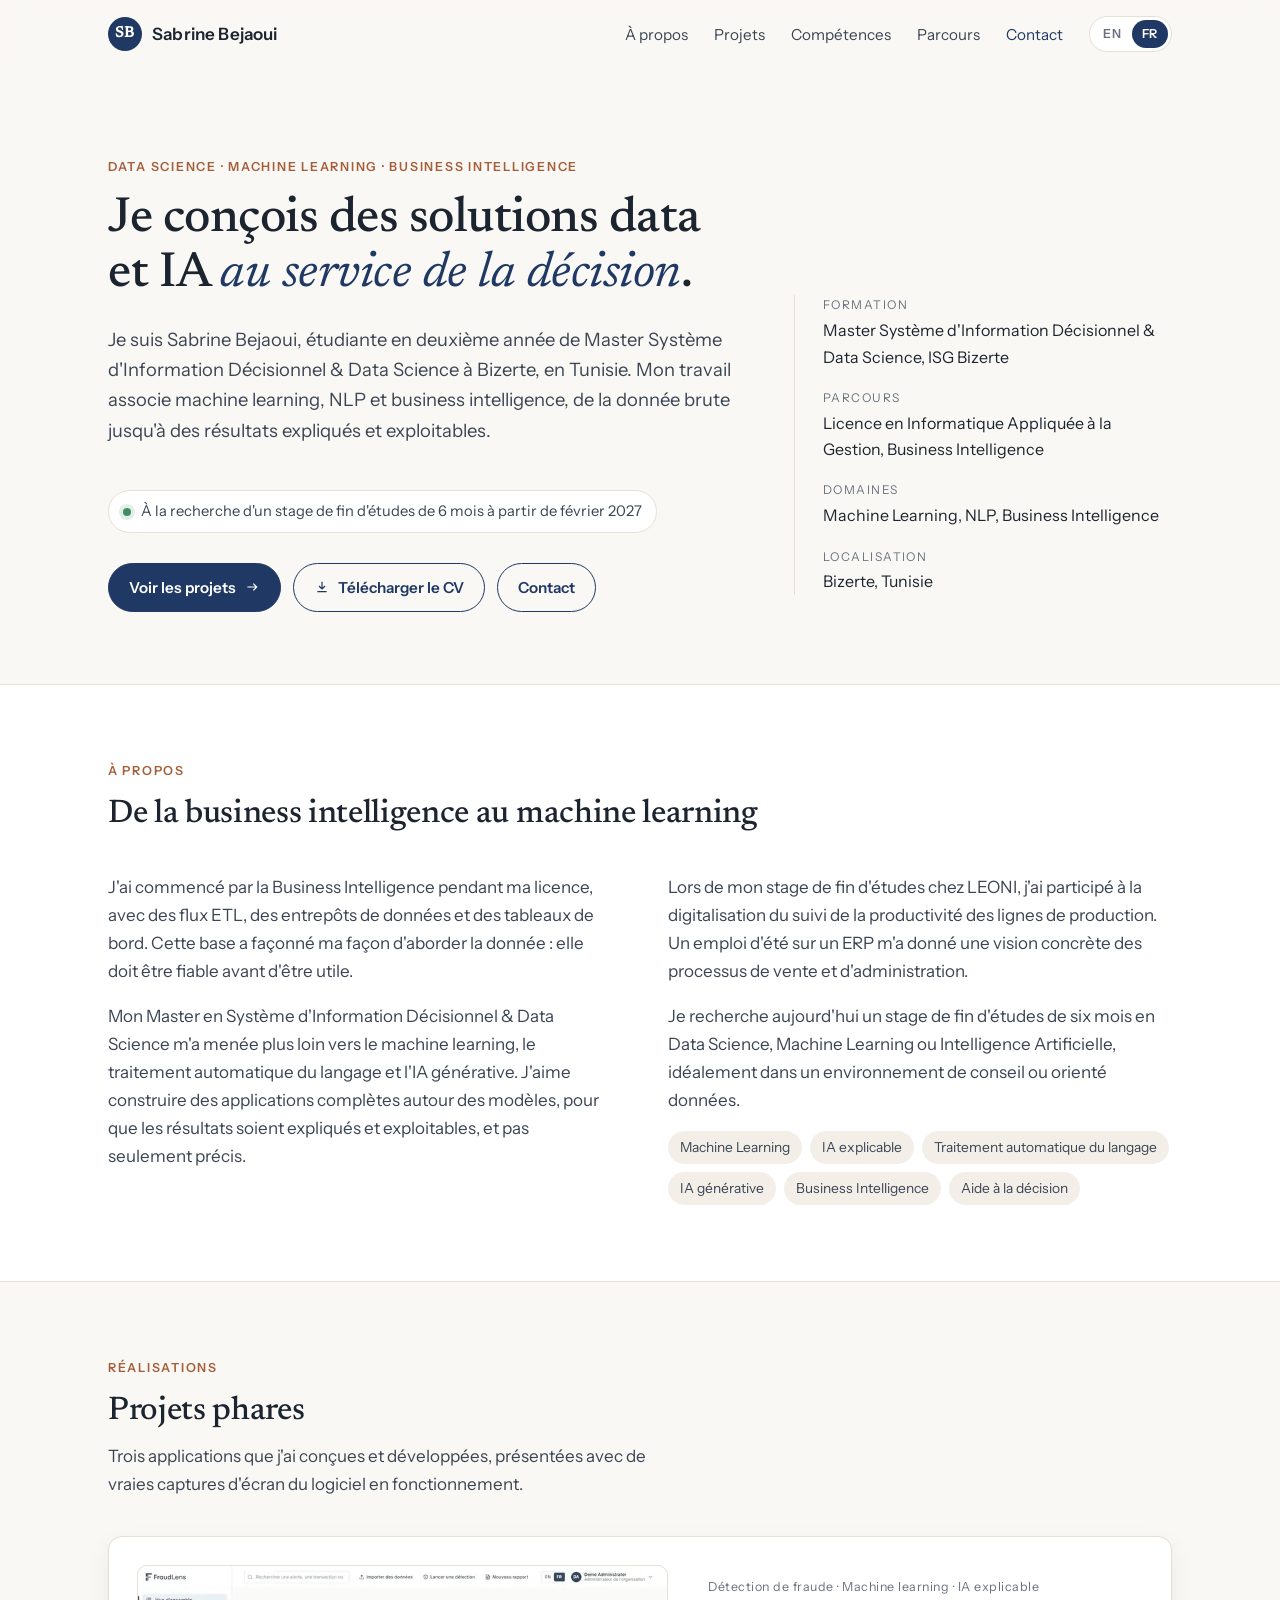
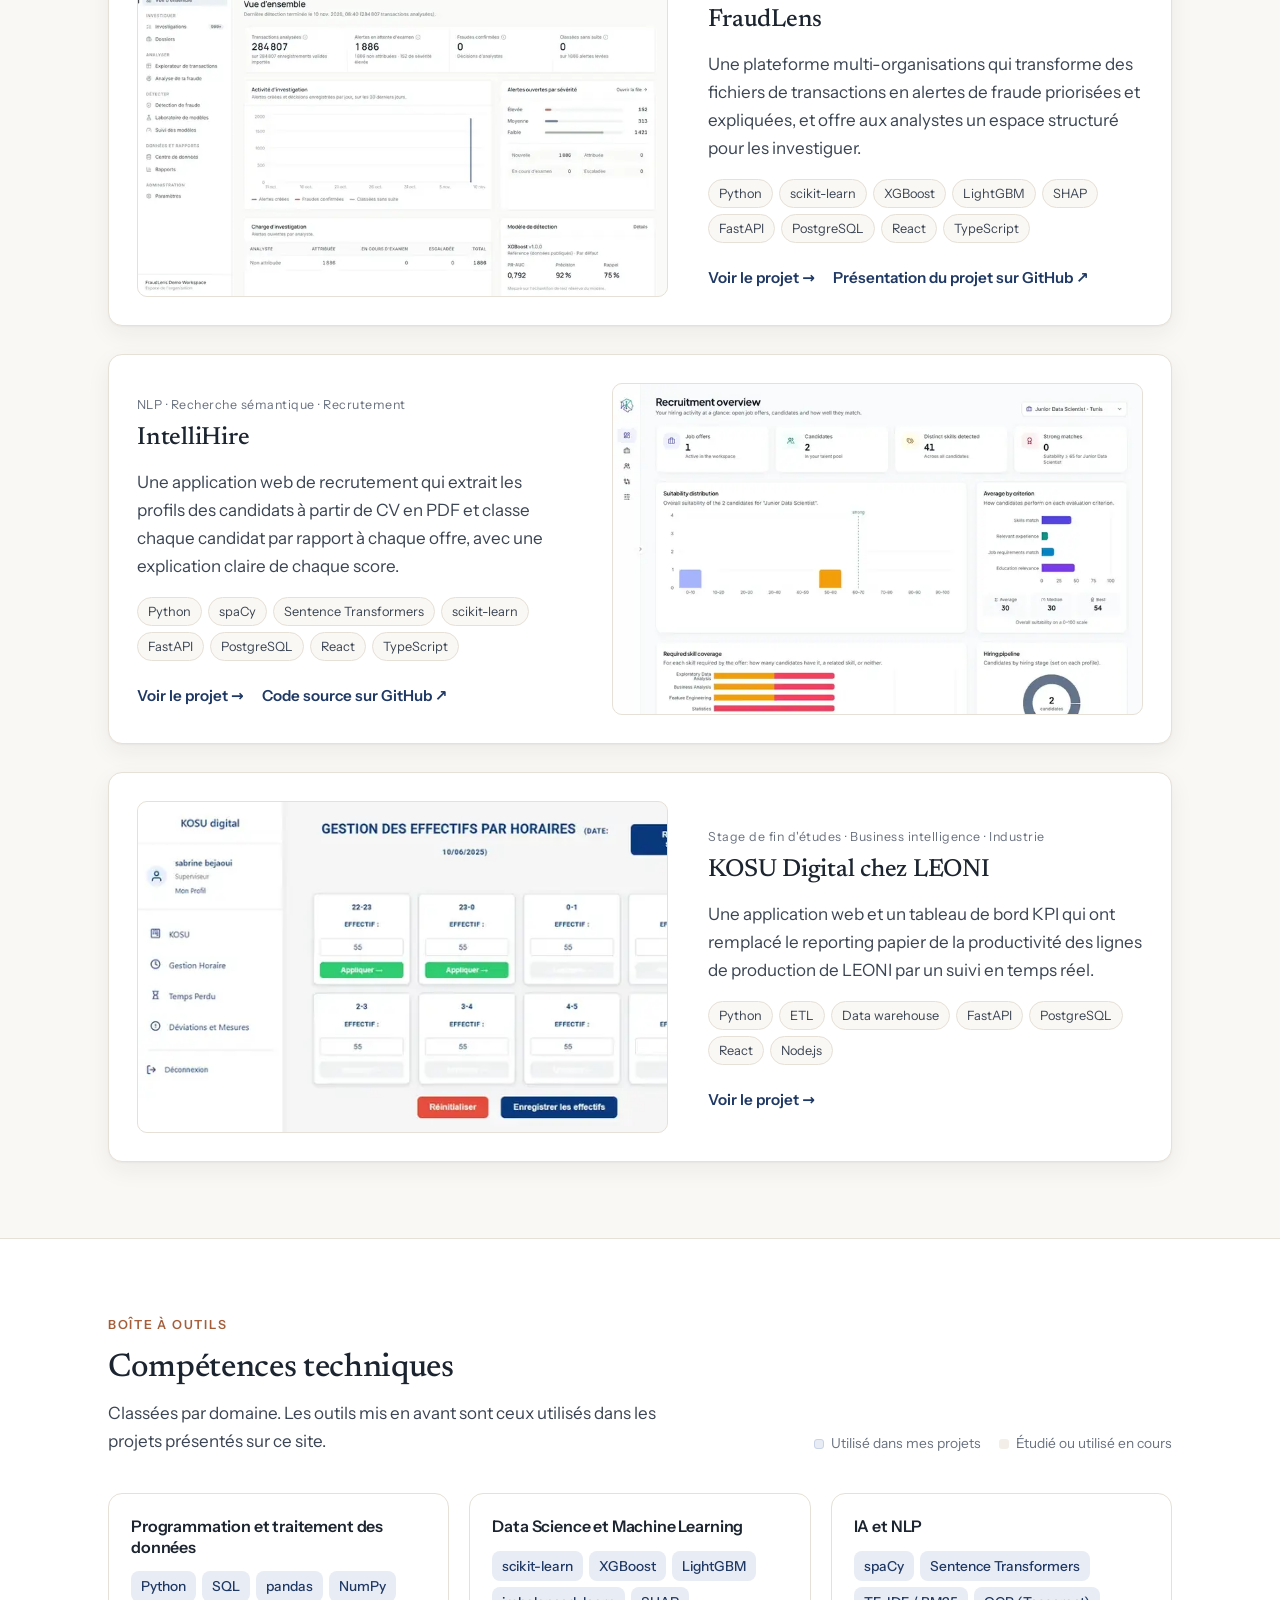
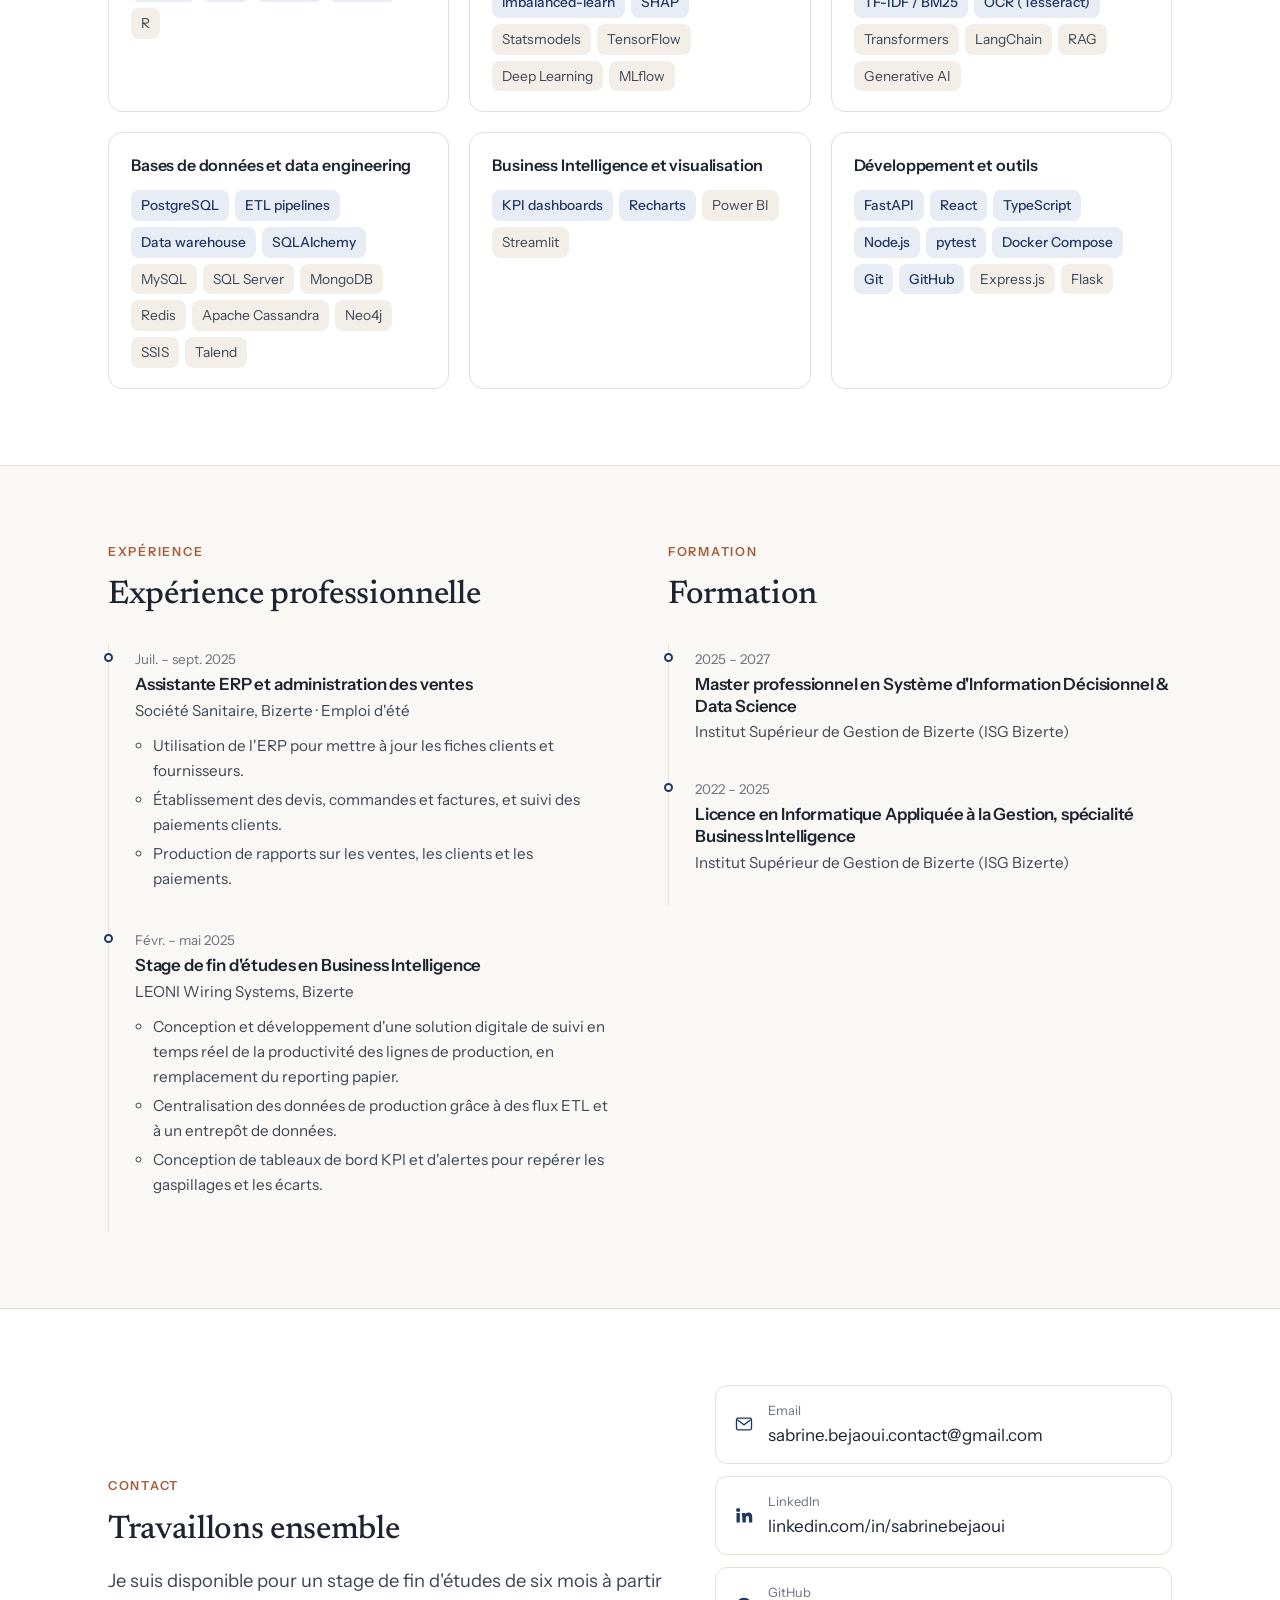
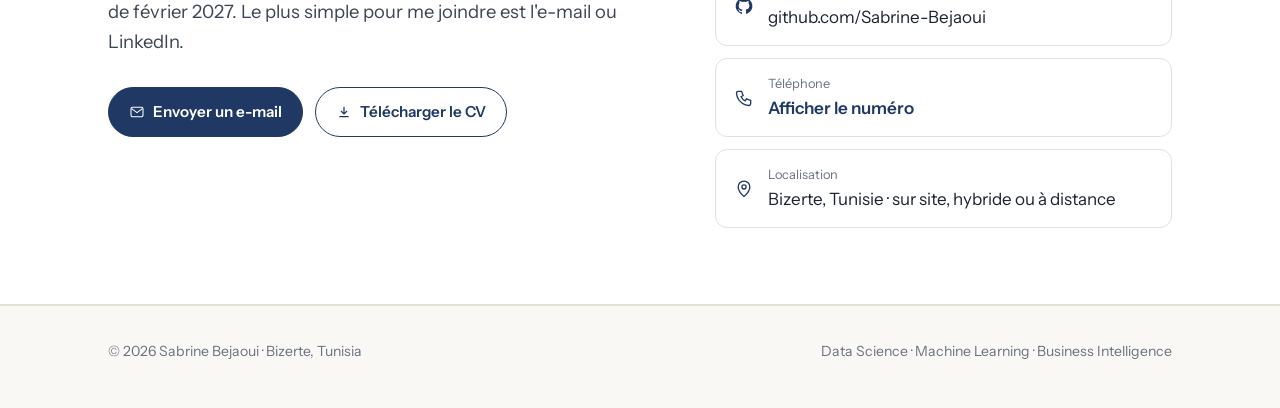
==== fr/index.html @ 360df5ae "Publish bilingual portfolio site Co-Authored-By: Claude Opus 5.5 <noreply@anthropic.com> Claude-Sess" ====
<!doctype html>
<html lang="fr" class="no-js">
<head>
<meta charset="utf-8">
<meta name="viewport" content="width=device-width, initial-scale=1">
<title>Sabrine Bejaoui — Data Science, Machine Learning &amp; Business Intelligence</title>
<meta name="description" content="Étudiante en deuxième année de Master Système d&#x27;Information Décisionnel &amp; Data Science, à la recherche d&#x27;un stage de fin d&#x27;études de 6 mois en Data Science, Machine Learning ou IA à partir de février 2027.">
<meta name="author" content="Sabrine Bejaoui">
<link rel="canonical" href="https://sabrine-bejaoui.github.io/fr/">
<link rel="alternate" hreflang="fr" href="https://sabrine-bejaoui.github.io/fr/">
<link rel="alternate" hreflang="en" href="https://sabrine-bejaoui.github.io/">
<link rel="alternate" hreflang="x-default" href="https://sabrine-bejaoui.github.io/">
<meta property="og:type" content="website">
<meta property="og:title" content="Sabrine Bejaoui — Data Science, Machine Learning &amp; Business Intelligence">
<meta property="og:description" content="Étudiante en deuxième année de Master Système d&#x27;Information Décisionnel &amp; Data Science, à la recherche d&#x27;un stage de fin d&#x27;études de 6 mois en Data Science, Machine Learning ou IA à partir de février 2027.">
<meta property="og:url" content="https://sabrine-bejaoui.github.io/fr/">
<meta property="og:image" content="https://sabrine-bejaoui.github.io/assets/img/og.png">
<meta property="og:locale" content="fr_FR">
<meta name="twitter:card" content="summary_large_image">
<meta name="theme-color" content="#FAF8F4">
<link rel="icon" href="../assets/img/favicon.svg" type="image/svg+xml">
<link rel="preload" href="../assets/fonts/instrument-sans-latin-400-normal.woff2" as="font" type="font/woff2" crossorigin>
<link rel="preload" href="../assets/fonts/newsreader-latin-500-normal.woff2" as="font" type="font/woff2" crossorigin>
<link rel="stylesheet" href="../assets/css/site.css">
</head>
<body>
<a class="skip" href="#main">Aller au contenu</a>
<header class="site-header">
  <div class="wrap nav">
    <a class="brand" href="../fr/"><span class="mono">SB</span><span>Sabrine Bejaoui</span></a>
    <button class="menu-btn" aria-label="Ouvrir le menu" aria-expanded="false" aria-controls="nav-links"><svg width="18" height="18" viewBox="0 0 24 24" fill="none" stroke="currentColor" stroke-width="1.8" aria-hidden="true"><path d="M4 7h16M4 12h16M4 17h16"/></svg></button>
    <ul class="nav-links" id="nav-links"><li><a href="#about">À propos</a></li><li><a href="#projects">Projets</a></li><li><a href="#skills">Compétences</a></li><li><a href="#experience">Parcours</a></li><li><a href="#contact">Contact</a></li><li><div class="lang" role="group" aria-label="Langue"><a href="../" hreflang="en" lang="en" data-lang-switch="en" aria-label="English version">EN</a><span aria-current="true">FR</span></div></li></ul>
  </div>
</header>
<main id="main">
<section class="hero" id="home" aria-labelledby="hero-title">
  <div class="wrap hero-grid">
    <div>
      <span class="eyebrow">Data Science · Machine Learning · Business Intelligence</span>
      <h1 id="hero-title">Je conçois des solutions data et IA <em>au service de la décision</em>.</h1>
      <p class="lead">Je suis Sabrine Bejaoui, étudiante en deuxième année de Master Système d&#x27;Information Décisionnel &amp; Data Science à Bizerte, en Tunisie. Mon travail associe machine learning, NLP et business intelligence, de la donnée brute jusqu&#x27;à des résultats expliqués et exploitables.</p>
      <span class="status"><i aria-hidden="true"></i>À la recherche d&#x27;un stage de fin d&#x27;études de 6 mois à partir de février 2027</span>
      <div class="actions">
        <a class="btn btn-primary" href="#projects">Voir les projets <svg viewBox="0 0 24 24" fill="none" stroke="currentColor" stroke-width="1.8" aria-hidden="true"><path d="M5 12h14m-5-5 5 5-5 5"/></svg></a>
        <a class="btn btn-ghost" href="../assets/cv/Sabrine_Bejaoui_CV_FR.pdf" download><svg viewBox="0 0 24 24" fill="none" stroke="currentColor" stroke-width="1.8" aria-hidden="true"><path d="M12 4v11m0 0-4.5-4.5M12 15l4.5-4.5M5 19h14"/></svg> Télécharger le CV</a>
        <a class="btn btn-ghost" href="#contact">Contact</a>
      </div>
    </div>
    <dl class="facts"><div><dt>Formation</dt><dd>Master Système d&#x27;Information Décisionnel &amp; Data Science, ISG Bizerte</dd></div><div><dt>Parcours</dt><dd>Licence en Informatique Appliquée à la Gestion, Business Intelligence</dd></div><div><dt>Domaines</dt><dd>Machine Learning, NLP, Business Intelligence</dd></div><div><dt>Localisation</dt><dd>Bizerte, Tunisie</dd></div></dl>
  </div>
</section>
<section class="band" id="about" aria-labelledby="about-title">
  <div class="wrap">
    <div class="sec-head reveal"><div><span class="eyebrow">À propos</span><h2 id="about-title">De la business intelligence au machine learning</h2></div></div>
    <div class="about-grid reveal">
      <div><p>J&#x27;ai commencé par la Business Intelligence pendant ma licence, avec des flux ETL, des entrepôts de données et des tableaux de bord. Cette base a façonné ma façon d&#x27;aborder la donnée : elle doit être fiable avant d&#x27;être utile.</p><p>Mon Master en Système d&#x27;Information Décisionnel &amp; Data Science m&#x27;a menée plus loin vers le machine learning, le traitement automatique du langage et l&#x27;IA générative. J&#x27;aime construire des applications complètes autour des modèles, pour que les résultats soient expliqués et exploitables, et pas seulement précis.</p></div>
      <div><p>Lors de mon stage de fin d&#x27;études chez LEONI, j&#x27;ai participé à la digitalisation du suivi de la productivité des lignes de production. Un emploi d&#x27;été sur un ERP m&#x27;a donné une vision concrète des processus de vente et d&#x27;administration.</p><p>Je recherche aujourd&#x27;hui un stage de fin d&#x27;études de six mois en Data Science, Machine Learning ou Intelligence Artificielle, idéalement dans un environnement de conseil ou orienté données.</p><ul class="pill-list" aria-label="Centres d&#x27;intérêt"><li>Machine Learning</li><li>IA explicable</li><li>Traitement automatique du langage</li><li>IA générative</li><li>Business Intelligence</li><li>Aide à la décision</li></ul></div>
    </div>
  </div>
</section>
<section id="projects" aria-labelledby="projects-title">
  <div class="wrap">
    <div class="sec-head reveal"><div><span class="eyebrow">Réalisations</span><h2 id="projects-title">Projets phares</h2><p>Trois applications que j&#x27;ai conçues et développées, présentées avec de vraies captures d&#x27;écran du logiciel en fonctionnement.</p></div></div>
    <div class="projects"><article class="project reveal">
  <a class="shot" href="../fr/projets/fraudlens/" tabindex="-1" aria-hidden="true"><img src="../assets/img/fl-overview-fr-t.webp" alt="" width="800" height="500" loading="lazy" decoding="async"></a>
  <div>
    <span class="tag">Détection de fraude · Machine learning · IA explicable</span>
    <h3><a href="../fr/projets/fraudlens/" style="color:inherit;text-decoration:none">FraudLens</a></h3>
    <p>Une plateforme multi-organisations qui transforme des fichiers de transactions en alertes de fraude priorisées et expliquées, et offre aux analystes un espace structuré pour les investiguer.</p>
    <ul class="stack" aria-label="Technologies"><li>Python</li><li>scikit-learn</li><li>XGBoost</li><li>LightGBM</li><li>SHAP</li><li>FastAPI</li><li>PostgreSQL</li><li>React</li><li>TypeScript</li></ul>
    <div class="links"><a href="../fr/projets/fraudlens/">Voir le projet →</a><a href="https://github.com/Sabrine-Bejaoui/FraudLens-Platform" rel="noopener" target="_blank">Présentation du projet sur GitHub ↗</a></div>
  </div>
</article>
<article class="project reveal">
  <a class="shot" href="../fr/projets/intellihire/" tabindex="-1" aria-hidden="true"><img src="../assets/img/ih-overview-t.webp" alt="" width="800" height="500" loading="lazy" decoding="async"></a>
  <div>
    <span class="tag">NLP · Recherche sémantique · Recrutement</span>
    <h3><a href="../fr/projets/intellihire/" style="color:inherit;text-decoration:none">IntelliHire</a></h3>
    <p>Une application web de recrutement qui extrait les profils des candidats à partir de CV en PDF et classe chaque candidat par rapport à chaque offre, avec une explication claire de chaque score.</p>
    <ul class="stack" aria-label="Technologies"><li>Python</li><li>spaCy</li><li>Sentence Transformers</li><li>scikit-learn</li><li>FastAPI</li><li>PostgreSQL</li><li>React</li><li>TypeScript</li></ul>
    <div class="links"><a href="../fr/projets/intellihire/">Voir le projet →</a><a href="https://github.com/Sabrine-Bejaoui/IntelliHire-Intelligent-Recruitment-Assistant" rel="noopener" target="_blank">Code source sur GitHub ↗</a></div>
  </div>
</article>
<article class="project reveal">
  <a class="shot" href="../fr/projets/kosu-digital/" tabindex="-1" aria-hidden="true"><img src="../assets/img/kosu-headcount-t.webp" alt="" width="800" height="500" loading="lazy" decoding="async"></a>
  <div>
    <span class="tag">Stage de fin d&#x27;études · Business intelligence · Industrie</span>
    <h3><a href="../fr/projets/kosu-digital/" style="color:inherit;text-decoration:none">KOSU Digital chez LEONI</a></h3>
    <p>Une application web et un tableau de bord KPI qui ont remplacé le reporting papier de la productivité des lignes de production de LEONI par un suivi en temps réel.</p>
    <ul class="stack" aria-label="Technologies"><li>Python</li><li>ETL</li><li>Data warehouse</li><li>FastAPI</li><li>PostgreSQL</li><li>React</li><li>Node.js</li></ul>
    <div class="links"><a href="../fr/projets/kosu-digital/">Voir le projet →</a></div>
  </div>
</article>
</div>
  </div>
</section>
<section class="band" id="skills" aria-labelledby="skills-title">
  <div class="wrap">
    <div class="sec-head reveal"><div><span class="eyebrow">Boîte à outils</span><h2 id="skills-title">Compétences techniques</h2><p>Classées par domaine. Les outils mis en avant sont ceux utilisés dans les projets présentés sur ce site.</p></div>
      <div class="legend"><span class="l-used">Utilisé dans mes projets</span><span>Étudié ou utilisé en cours</span></div></div>
    <div class="skills"><div class="skill reveal"><h3>Programmation et traitement des données</h3><ul><li class="used">Python</li><li class="used">SQL</li><li class="used">pandas</li><li class="used">NumPy</li><li>R</li></ul></div><div class="skill reveal"><h3>Data Science et Machine Learning</h3><ul><li class="used">scikit-learn</li><li class="used">XGBoost</li><li class="used">LightGBM</li><li class="used">imbalanced-learn</li><li class="used">SHAP</li><li>Statsmodels</li><li>TensorFlow</li><li>Deep Learning</li><li>MLflow</li></ul></div><div class="skill reveal"><h3>IA et NLP</h3><ul><li class="used">spaCy</li><li class="used">Sentence Transformers</li><li class="used">TF-IDF / BM25</li><li class="used">OCR (Tesseract)</li><li>Transformers</li><li>LangChain</li><li>RAG</li><li>Generative AI</li></ul></div><div class="skill reveal"><h3>Bases de données et data engineering</h3><ul><li class="used">PostgreSQL</li><li class="used">ETL pipelines</li><li class="used">Data warehouse</li><li class="used">SQLAlchemy</li><li>MySQL</li><li>SQL Server</li><li>MongoDB</li><li>Redis</li><li>Apache Cassandra</li><li>Neo4j</li><li>SSIS</li><li>Talend</li></ul></div><div class="skill reveal"><h3>Business Intelligence et visualisation</h3><ul><li class="used">KPI dashboards</li><li class="used">Recharts</li><li>Power BI</li><li>Streamlit</li></ul></div><div class="skill reveal"><h3>Développement et outils</h3><ul><li class="used">FastAPI</li><li class="used">React</li><li class="used">TypeScript</li><li class="used">Node.js</li><li class="used">pytest</li><li class="used">Docker Compose</li><li class="used">Git</li><li class="used">GitHub</li><li>Express.js</li><li>Flask</li></ul></div></div>
  </div>
</section>
<section id="experience" aria-labelledby="exp-title">
  <div class="wrap cols">
    <div class="reveal"><span class="eyebrow">Expérience</span><h2 id="exp-title">Expérience professionnelle</h2><ol class="timeline"><li><span class="when">Juil. – sept. 2025</span><h3>Assistante ERP et administration des ventes</h3><div class="org">Société Sanitaire, Bizerte · Emploi d&#x27;été</div><ul><li>Utilisation de l&#x27;ERP pour mettre à jour les fiches clients et fournisseurs.</li><li>Établissement des devis, commandes et factures, et suivi des paiements clients.</li><li>Production de rapports sur les ventes, les clients et les paiements.</li></ul></li><li><span class="when">Févr. – mai 2025</span><h3>Stage de fin d&#x27;études en Business Intelligence</h3><div class="org">LEONI Wiring Systems, Bizerte</div><ul><li>Conception et développement d&#x27;une solution digitale de suivi en temps réel de la productivité des lignes de production, en remplacement du reporting papier.</li><li>Centralisation des données de production grâce à des flux ETL et à un entrepôt de données.</li><li>Conception de tableaux de bord KPI et d&#x27;alertes pour repérer les gaspillages et les écarts.</li></ul></li></ol></div>
    <div class="reveal"><span class="eyebrow">Formation</span><h2>Formation</h2><ol class="timeline"><li><span class="when">2025 – 2027</span><h3>Master professionnel en Système d&#x27;Information Décisionnel &amp; Data Science</h3><div class="org">Institut Supérieur de Gestion de Bizerte (ISG Bizerte)</div></li><li><span class="when">2022 – 2025</span><h3>Licence en Informatique Appliquée à la Gestion, spécialité Business Intelligence</h3><div class="org">Institut Supérieur de Gestion de Bizerte (ISG Bizerte)</div></li></ol></div>
  </div>
</section>
<section class="band" id="contact" aria-labelledby="contact-title">
  <div class="wrap contact">
    <div class="reveal">
      <span class="eyebrow">Contact</span>
      <h2 id="contact-title">Travaillons ensemble</h2>
      <p class="lead" style="margin-top:16px">Je suis disponible pour un stage de fin d&#x27;études de six mois à partir de février 2027. Le plus simple pour me joindre est l&#x27;e-mail ou LinkedIn.</p>
      <div class="actions"><a class="btn btn-primary" href="mailto:sabrine.bejaoui.contact@gmail.com"><svg viewBox="0 0 24 24" fill="none" stroke="currentColor" stroke-width="1.6" aria-hidden="true"><rect x="3" y="5" width="18" height="14" rx="2"/><path d="m4 7 8 6 8-6"/></svg> Envoyer un e-mail</a><a class="btn btn-ghost" href="../assets/cv/Sabrine_Bejaoui_CV_FR.pdf" download><svg viewBox="0 0 24 24" fill="none" stroke="currentColor" stroke-width="1.8" aria-hidden="true"><path d="M12 4v11m0 0-4.5-4.5M12 15l4.5-4.5M5 19h14"/></svg> Télécharger le CV</a></div>
    </div>
    <ul class="contact-list reveal">
      <li><a href="mailto:sabrine.bejaoui.contact@gmail.com"><svg viewBox="0 0 24 24" fill="none" stroke="currentColor" stroke-width="1.6" aria-hidden="true"><rect x="3" y="5" width="18" height="14" rx="2"/><path d="m4 7 8 6 8-6"/></svg><span><small>Email</small>sabrine.bejaoui.contact@gmail.com</span></a></li>
      <li><a href="https://www.linkedin.com/in/sabrinebejaoui" rel="noopener" target="_blank"><svg viewBox="0 0 24 24" fill="currentColor" aria-hidden="true"><path d="M4.98 3.5a2.5 2.5 0 1 1 0 5 2.5 2.5 0 0 1 0-5zM3 9.5h4V21H3zM9.5 9.5h3.8v1.6h.06c.53-1 1.83-2.06 3.77-2.06 4.03 0 4.77 2.65 4.77 6.1V21h-4v-5.1c0-1.22-.02-2.79-1.7-2.79-1.7 0-1.96 1.33-1.96 2.7V21h-4z"/></svg><span><small>LinkedIn</small>linkedin.com/in/sabrinebejaoui</span></a></li>
      <li><a href="https://github.com/Sabrine-Bejaoui" rel="noopener" target="_blank"><svg viewBox="0 0 24 24" fill="currentColor" aria-hidden="true"><path d="M12 2a10 10 0 0 0-3.16 19.49c.5.09.68-.22.68-.48v-1.7c-2.78.6-3.37-1.34-3.37-1.34-.45-1.16-1.11-1.47-1.11-1.47-.91-.62.07-.6.07-.6 1 .07 1.53 1.03 1.53 1.03.9 1.53 2.35 1.09 2.92.83.09-.65.35-1.09.64-1.34-2.22-.25-4.56-1.11-4.56-4.95 0-1.09.39-1.98 1.03-2.68-.1-.25-.45-1.27.1-2.65 0 0 .84-.27 2.75 1.02a9.5 9.5 0 0 1 5 0c1.91-1.29 2.75-1.02 2.75-1.02.55 1.38.2 2.4.1 2.65.64.7 1.03 1.59 1.03 2.68 0 3.85-2.34 4.7-4.57 4.94.36.31.68.92.68 1.86v2.75c0 .27.18.58.69.48A10 10 0 0 0 12 2z"/></svg><span><small>GitHub</small>github.com/Sabrine-Bejaoui</span></a></li>
      <li><button type="button" class="phone-reveal" data-p="+216|53|903|201"><svg viewBox="0 0 24 24" fill="none" stroke="currentColor" stroke-width="1.6" aria-hidden="true"><path d="M5 4h4l2 5-2.5 1.5a11 11 0 0 0 5 5L15 13l5 2v4a2 2 0 0 1-2 2A16 16 0 0 1 3 6a2 2 0 0 1 2-2"/></svg><span><small>Téléphone</small><span class="pv">Afficher le numéro</span></span></button></li>
      <li><a href="#contact" aria-disabled="true" tabindex="-1" style="cursor:default"><svg viewBox="0 0 24 24" fill="none" stroke="currentColor" stroke-width="1.6" aria-hidden="true"><path d="M12 21s-7-6.1-7-11.5a7 7 0 0 1 14 0C19 14.9 12 21 12 21z"/><circle cx="12" cy="9.5" r="2.5"/></svg><span><small>Localisation</small>Bizerte, Tunisie · sur site, hybride ou à distance</span></a></li>
    </ul>
  </div>
</section>
</main>
<footer>
  <div class="wrap">
    <span>© 2026 Sabrine Bejaoui · Bizerte, Tunisia</span>
    <span>Data Science · Machine Learning · Business Intelligence</span>
  </div>
</footer>
<div class="lb" role="dialog" aria-modal="true" aria-label="Visionneuse d&#x27;images">
  <button class="x" aria-label="Fermer">×</button>
  <button class="prev" aria-label="Image précédente">‹</button>
  <figure><img src="" alt=""><figcaption></figcaption></figure>
  <button class="nx" aria-label="Image suivante">›</button>
</div>
<script src="../assets/js/site.js" defer></script>
</body>
</html>
---- assets/css/site.css ----
/* Sabrine Bejaoui — portfolio */
@font-face{font-family:"Newsreader";src:url(../fonts/newsreader-latin-400-normal.woff2) format("woff2");font-weight:400;font-style:normal;font-display:swap}
@font-face{font-family:"Newsreader";src:url(../fonts/newsreader-latin-500-normal.woff2) format("woff2");font-weight:500;font-style:normal;font-display:swap}
@font-face{font-family:"Newsreader";src:url(../fonts/newsreader-latin-400-italic.woff2) format("woff2");font-weight:400;font-style:italic;font-display:swap}
@font-face{font-family:"Instrument Sans";src:url(../fonts/instrument-sans-latin-400-normal.woff2) format("woff2");font-weight:400;font-style:normal;font-display:swap}
@font-face{font-family:"Instrument Sans";src:url(../fonts/instrument-sans-latin-500-normal.woff2) format("woff2");font-weight:500;font-style:normal;font-display:swap}
@font-face{font-family:"Instrument Sans";src:url(../fonts/instrument-sans-latin-600-normal.woff2) format("woff2");font-weight:600;font-style:normal;font-display:swap}
:root{
  --bg:#FAF8F4;
  --surface:#FFFFFF;
  --tint:#F3EFE8;
  --ink:#1C2430;
  --ink-2:#3B4553;
  --muted:#6A7280;
  --line:#E6E0D6;
  --accent:#1F3864;
  --accent-soft:#E8ECF4;
  --clay:#A65E3A;
  --radius:14px;
  --shadow:0 1px 2px rgba(28,36,48,.04),0 8px 24px rgba(28,36,48,.06);
  --serif:"Newsreader",Georgia,"Times New Roman",serif;
  --sans:"Instrument Sans",system-ui,-apple-system,"Segoe UI",Roboto,sans-serif;
  --w:1120px;
}
*,*::before,*::after{box-sizing:border-box}
html{scroll-behavior:smooth;-webkit-text-size-adjust:100%}
@media (prefers-reduced-motion:reduce){html{scroll-behavior:auto}*{transition:none!important;animation:none!important}}
body{margin:0;background:var(--bg);color:var(--ink);font-family:var(--sans);font-size:17px;line-height:1.65;-webkit-font-smoothing:antialiased}
img{max-width:100%;height:auto;display:block}
a{color:var(--accent);text-decoration-thickness:1px;text-underline-offset:3px}
a:hover{color:var(--clay)}
:focus-visible{outline:2px solid var(--clay);outline-offset:3px;border-radius:4px}
.skip{position:absolute;left:-999px;top:8px;background:var(--ink);color:#fff;padding:8px 14px;border-radius:8px;z-index:100}
.skip:focus{left:12px}
.wrap{max-width:var(--w);margin:0 auto;padding:0 28px}
h1,h2,h3{font-family:var(--serif);font-weight:500;letter-spacing:-.01em;color:var(--ink);margin:0}
h1{font-size:clamp(2.1rem,4.2vw,3.1rem);line-height:1.12}
h2{font-size:clamp(1.6rem,2.6vw,2.05rem);line-height:1.2}
h3{font-size:1.3rem;line-height:1.3}
p{margin:0 0 1em}
.eyebrow{font-size:.78rem;letter-spacing:.14em;text-transform:uppercase;color:var(--clay);font-weight:600;margin-bottom:14px;display:block}
.lead{font-size:1.15rem;color:var(--ink-2);max-width:60ch}
.muted{color:var(--muted)}

/* header */
.site-header{position:sticky;top:0;z-index:50;background:rgba(250,248,244,.88);backdrop-filter:saturate(140%) blur(10px);-webkit-backdrop-filter:saturate(140%) blur(10px);border-bottom:1px solid transparent;transition:border-color .2s}
.site-header.scrolled{border-bottom-color:var(--line)}
.nav{display:flex;align-items:center;justify-content:space-between;height:68px}
.brand{display:flex;align-items:center;gap:10px;text-decoration:none;color:var(--ink);font-weight:600;letter-spacing:.01em}
.brand .mono{width:34px;height:34px;border-radius:50%;background:var(--accent);color:#fff;display:grid;place-items:center;font-family:var(--serif);font-size:15px;letter-spacing:.02em}
.nav-links{display:flex;align-items:center;gap:26px;list-style:none;margin:0;padding:0}
.nav-links a{color:var(--ink-2);text-decoration:none;font-size:.95rem}
.nav-links a:hover,.nav-links a[aria-current="true"]{color:var(--accent)}
.lang{display:inline-flex;border:1px solid var(--line);border-radius:999px;padding:3px;background:var(--surface)}
.lang a,.lang span{font-size:.78rem;font-weight:600;letter-spacing:.06em;padding:4px 10px;border-radius:999px;text-decoration:none;color:var(--muted)}
.lang span[aria-current]{background:var(--accent);color:#fff}
.menu-btn{display:none;background:none;border:1px solid var(--line);border-radius:10px;width:42px;height:38px;cursor:pointer;color:var(--ink)}
.menu-btn svg{margin:auto}
@media (max-width:860px){
  .menu-btn{display:grid;place-items:center}
  .nav-links{position:absolute;top:68px;left:0;right:0;flex-direction:column;align-items:flex-start;gap:0;background:var(--bg);border-bottom:1px solid var(--line);padding:8px 28px 18px;display:none}
  .nav-links.open{display:flex}
  .nav-links li{width:100%}
  .nav-links a{display:block;padding:12px 0;border-bottom:1px solid var(--line)}
  .nav-links li:last-child{padding-top:14px}
}

/* buttons */
.btn{display:inline-flex;align-items:center;gap:8px;padding:11px 20px;border-radius:999px;font-weight:600;font-size:.95rem;text-decoration:none;border:1px solid var(--accent);transition:background .2s,color .2s,border-color .2s}
.btn-primary{background:var(--accent);color:#fff}
.btn-primary:hover{background:#172a4b;color:#fff;border-color:#172a4b}
.btn-ghost{background:transparent;color:var(--accent)}
.btn-ghost:hover{background:var(--accent-soft);color:var(--accent)}
.btn svg{width:16px;height:16px}

/* hero */
.hero{padding:88px 0 72px}
.hero-grid{display:grid;grid-template-columns:1.25fr .75fr;gap:56px;align-items:end}
.hero h1 em{font-style:italic;color:var(--accent)}
.hero .lead{margin-top:22px}
.status{display:inline-flex;align-items:center;gap:10px;margin-top:26px;padding:8px 14px;background:var(--surface);border:1px solid var(--line);border-radius:999px;font-size:.92rem;color:var(--ink-2)}
.status i{width:8px;height:8px;border-radius:50%;background:#3E8E63;box-shadow:0 0 0 4px rgba(62,142,99,.15)}
.actions{display:flex;flex-wrap:wrap;gap:12px;margin-top:30px}
.facts{border-left:1px solid var(--line);padding-left:28px;display:grid;gap:18px}
.facts dt{font-size:.75rem;letter-spacing:.12em;text-transform:uppercase;color:var(--muted)}
.facts dd{margin:2px 0 0;font-size:1rem;color:var(--ink)}
@media (max-width:860px){.hero{padding:56px 0 48px}.hero-grid{grid-template-columns:1fr;gap:36px}.facts{border-left:0;padding-left:0;border-top:1px solid var(--line);padding-top:24px;grid-template-columns:1fr 1fr}}

/* sections */
section{padding:76px 0;scroll-margin-top:72px}
.sec-head{display:flex;justify-content:space-between;align-items:end;gap:24px;margin-bottom:38px}
.sec-head p{max-width:52ch;margin:10px 0 0;color:var(--ink-2)}
.band{background:var(--surface);border-top:1px solid var(--line);border-bottom:1px solid var(--line)}

/* about */
.about-grid{display:grid;grid-template-columns:1fr 1fr;gap:56px}
.about-grid p{color:var(--ink-2)}
.pill-list{display:flex;flex-wrap:wrap;gap:8px;list-style:none;padding:0;margin:0}
.pill-list li{font-size:.86rem;padding:5px 12px;border-radius:999px;background:var(--tint);color:var(--ink-2)}
@media (max-width:860px){.about-grid{grid-template-columns:1fr;gap:28px}}

/* projects */
.projects{display:grid;gap:28px}
.project{display:grid;grid-template-columns:1.1fr .9fr;gap:40px;align-items:center;background:var(--surface);border:1px solid var(--line);border-radius:var(--radius);padding:28px;box-shadow:var(--shadow)}
.project:nth-child(even){grid-template-columns:.9fr 1.1fr}
.project:nth-child(even) .shot{order:2}
.shot{border-radius:10px;overflow:hidden;border:1px solid var(--line);background:var(--tint);aspect-ratio:16/10}
.shot img{width:100%;height:100%;object-fit:cover;object-position:top left;transition:transform .5s ease}
.project:hover .shot img{transform:scale(1.015)}
.project .tag{font-size:.78rem;color:var(--muted);letter-spacing:.04em}
.project h3{margin:6px 0 12px;font-size:1.55rem}
.project p{color:var(--ink-2)}
.stack{display:flex;flex-wrap:wrap;gap:6px;list-style:none;padding:0;margin:16px 0 22px}
.stack li{font-size:.8rem;padding:3px 10px;border:1px solid var(--line);border-radius:999px;color:var(--ink-2);background:var(--bg)}
.links{display:flex;flex-wrap:wrap;gap:18px;align-items:center}
.links a{font-weight:600;font-size:.95rem;text-decoration:none}
.links a:hover{text-decoration:underline}
@media (max-width:860px){.project,.project:nth-child(even){grid-template-columns:1fr;gap:22px;padding:18px}.project:nth-child(even) .shot{order:0}}

/* skills */
.skills{display:grid;grid-template-columns:repeat(3,1fr);gap:20px}
.skill{background:var(--surface);border:1px solid var(--line);border-radius:var(--radius);padding:22px 22px 20px}
.skill h3{font-family:var(--sans);font-size:1rem;font-weight:600;margin-bottom:14px}
.skill ul{list-style:none;padding:0;margin:0;display:flex;flex-wrap:wrap;gap:6px}
.skill li{font-size:.86rem;padding:4px 10px;border-radius:8px;background:var(--tint);color:var(--ink-2)}
.skill li.used{background:var(--accent-soft);color:var(--accent);font-weight:500}
.legend{display:flex;gap:18px;flex-wrap:wrap;font-size:.86rem;color:var(--muted)}
.legend span::before{content:"";display:inline-block;width:10px;height:10px;border-radius:3px;margin-right:7px;vertical-align:-1px;background:var(--tint)}
.legend .l-used::before{background:var(--accent-soft);border:1px solid #c9d3e6}
@media (max-width:960px){.skills{grid-template-columns:1fr 1fr}}
@media (max-width:620px){.skills{grid-template-columns:1fr}}

/* timeline */
.cols{display:grid;grid-template-columns:1fr 1fr;gap:56px}
.timeline{list-style:none;padding:0;margin:0;border-left:1px solid var(--line)}
.timeline li{position:relative;padding:0 0 30px 26px}
.timeline li::before{content:"";position:absolute;left:-5px;top:9px;width:9px;height:9px;border-radius:50%;background:var(--bg);border:2px solid var(--accent)}
.timeline .when{font-size:.84rem;color:var(--muted)}
.timeline h3{font-family:var(--sans);font-size:1.05rem;font-weight:600;margin:2px 0}
.timeline .org{color:var(--ink-2);font-size:.95rem}
.timeline ul{margin:10px 0 0;padding-left:18px;color:var(--ink-2);font-size:.95rem}
.timeline ul li{padding:0;margin:0 0 4px}
.timeline ul li::before{display:none}
.cols h2{margin-bottom:28px}
@media (max-width:860px){.cols{grid-template-columns:1fr;gap:40px}}

/* contact */
.contact{display:grid;grid-template-columns:1.1fr .9fr;gap:48px;align-items:center}
.contact-list{list-style:none;padding:0;margin:0;display:grid;gap:12px}
.contact-list a,.contact-list .phone-reveal{display:flex;width:100%;font:inherit;text-align:left;cursor:pointer;align-items:center;gap:14px;padding:14px 18px;background:var(--surface);border:1px solid var(--line);border-radius:12px;text-decoration:none;color:var(--ink);transition:border-color .2s}
.contact-list a:hover,.contact-list .phone-reveal:hover{border-color:var(--accent)}
.phone-reveal .pv{color:var(--accent);font-weight:600}
.contact-list svg{width:20px;height:20px;color:var(--accent);flex:none}
.contact-list small{display:block;color:var(--muted);font-size:.8rem}
@media (max-width:860px){.contact{grid-template-columns:1fr}}

footer{padding:34px 0 44px;color:var(--muted);font-size:.88rem;border-top:1px solid var(--line)}
footer .wrap{display:flex;justify-content:space-between;gap:16px;flex-wrap:wrap}

/* project page */
.crumb{font-size:.9rem;margin:34px 0 0}
.crumb a{text-decoration:none}
.p-hero{padding:34px 0 40px}
.p-hero .lead{margin-top:16px}
.p-meta{display:grid;grid-template-columns:repeat(4,1fr);gap:0;margin-top:34px;border-top:1px solid var(--line);border-bottom:1px solid var(--line)}
.p-meta div{padding:16px 18px 16px 0}
.p-meta div+div{padding-left:18px;border-left:1px solid var(--line)}
.p-meta dt{font-size:.74rem;letter-spacing:.12em;text-transform:uppercase;color:var(--muted)}
.p-meta dd{margin:4px 0 0;font-size:.95rem}
@media (max-width:760px){.p-meta{grid-template-columns:1fr 1fr}.p-meta div:nth-child(3){padding-left:0;border-left:0}.p-meta div{border-top:1px solid var(--line)}.p-meta div:nth-child(-n+2){border-top:0}}
.cover{border-radius:var(--radius);overflow:hidden;border:1px solid var(--line);box-shadow:var(--shadow);background:var(--surface)}
.cover{display:flex;justify-content:center}
.cover img{width:auto;max-width:100%}
.note{font-size:.88rem;color:var(--muted);margin-top:10px}
.prose{max-width:720px}
.prose h2{margin:0 0 16px}
.prose p,.prose li{color:var(--ink-2)}
.prose ul{padding-left:20px}
.prose ul.features,.prose ol.flow{padding-left:0}
.prose li{margin-bottom:6px}
.split{display:grid;grid-template-columns:260px 1fr;gap:48px;padding:44px 0;border-top:1px solid var(--line)}
.split:first-of-type{border-top:0}
.split h2{font-size:1.45rem}
@media (max-width:860px){.split{grid-template-columns:1fr;gap:14px;padding:34px 0}}
.features{display:grid;grid-template-columns:1fr 1fr;gap:14px;list-style:none;padding:0;margin:0}
.features li{background:var(--surface);border:1px solid var(--line);border-radius:12px;padding:16px 18px;color:var(--ink-2);font-size:.95rem}
.features strong{display:block;color:var(--ink);font-weight:600;margin-bottom:2px}
@media (max-width:620px){.features{grid-template-columns:1fr}}
.flow{display:flex;flex-wrap:wrap;gap:8px;list-style:none;padding:0;margin:0 0 18px;counter-reset:f}
.flow li{counter-increment:f;font-size:.88rem;padding:6px 12px;border-radius:999px;background:var(--accent-soft);color:var(--accent)}
.flow li::before{content:counter(f) ". ";font-weight:600}
table.metrics{width:100%;border-collapse:collapse;font-size:.93rem;background:var(--surface);border:1px solid var(--line);border-radius:12px;overflow:hidden}
.metrics th,.metrics td{padding:10px 14px;text-align:left;border-bottom:1px solid var(--line)}
.metrics th{font-weight:600;font-size:.8rem;letter-spacing:.06em;text-transform:uppercase;color:var(--muted);background:var(--tint)}
.metrics td.n{font-variant-numeric:tabular-nums}
.metrics tr:last-child td{border-bottom:0}
.table-wrap{overflow-x:auto}

/* gallery */
.gallery{display:grid;grid-template-columns:repeat(2,1fr);gap:22px 20px;list-style:none;padding:0;margin:0}
.gallery li{margin:0}
.gallery button{all:unset;cursor:zoom-in;display:block;width:100%}
.gallery figure{margin:0}
.gallery .frame{aspect-ratio:16/10;border-radius:10px;overflow:hidden;border:1px solid var(--line);background:var(--tint)}
.gallery img{width:100%;height:100%;object-fit:cover;object-position:top left;transition:transform .4s ease}
.gallery button:hover img,.gallery button:focus-visible img{transform:scale(1.03)}
.gallery figcaption{font-size:.86rem;color:var(--muted);margin-top:8px;line-height:1.45}
@media (max-width:520px){.gallery{grid-template-columns:1fr}}

.next{display:flex;justify-content:space-between;gap:16px;flex-wrap:wrap;padding:40px 0 70px;border-top:1px solid var(--line)}

/* lightbox */
.lb{position:fixed;inset:0;background:rgba(28,36,48,.86);display:none;align-items:center;justify-content:center;z-index:200;padding:56px 64px}
.lb.open{display:flex}
.lb figure{margin:0;max-width:1400px;max-height:100%;display:flex;flex-direction:column;align-items:center}
.lb img{max-width:100%;max-height:calc(100vh - 150px);border-radius:8px;background:#fff;object-fit:contain}
.lb figcaption{color:#EDE8DF;font-size:.92rem;margin-top:14px;text-align:center}
.lb button{position:absolute;background:rgba(255,255,255,.12);border:0;color:#fff;width:46px;height:46px;border-radius:50%;cursor:pointer;font-size:22px;line-height:1}
.lb button:hover{background:rgba(255,255,255,.24)}
.lb .x{top:16px;right:16px}
.lb .prev{left:12px;top:50%;transform:translateY(-50%)}
.lb .nx{right:12px;top:50%;transform:translateY(-50%)}
@media (max-width:620px){.lb{padding:60px 10px}.lb .prev,.lb .nx{top:auto;bottom:14px;transform:none}}

/* reveal */
.reveal{opacity:0;transform:translateY(12px);transition:opacity .6s ease,transform .6s ease}
.reveal.in{opacity:1;transform:none}
.no-js .reveal{opacity:1;transform:none}
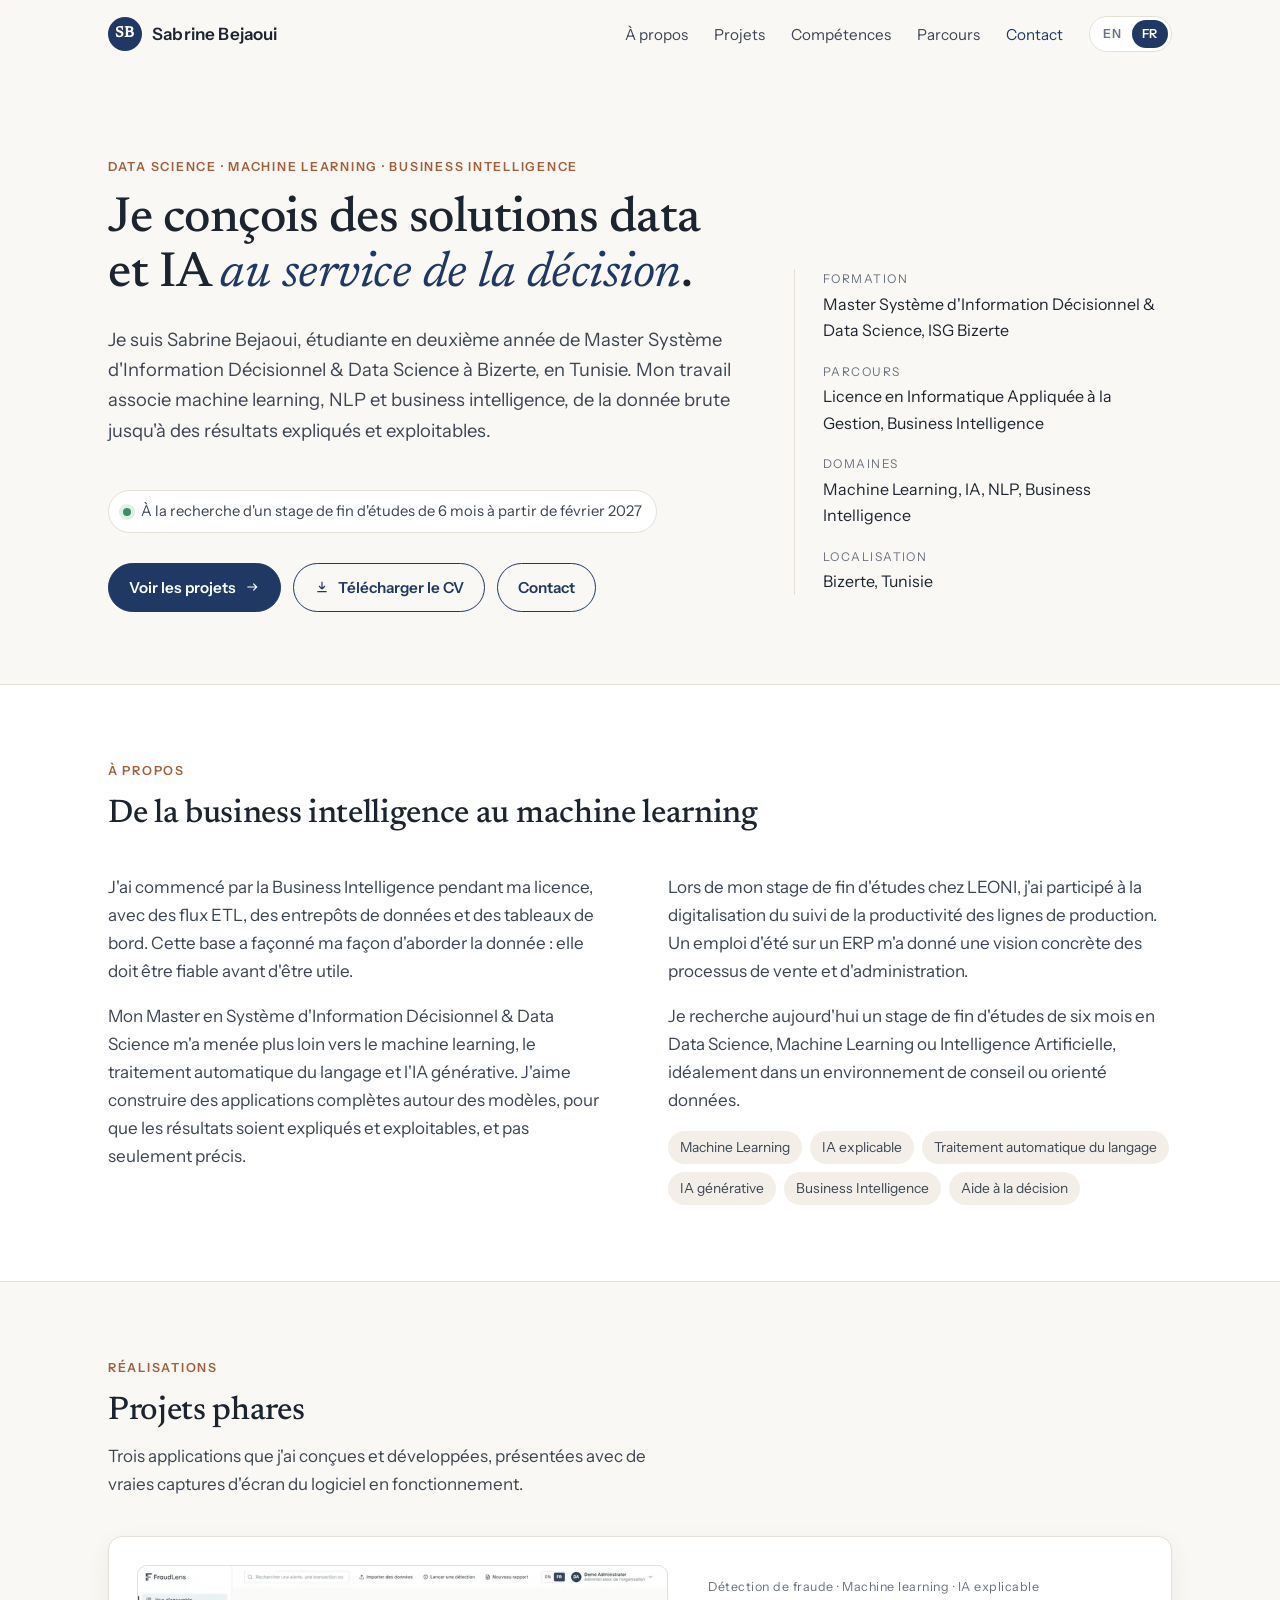
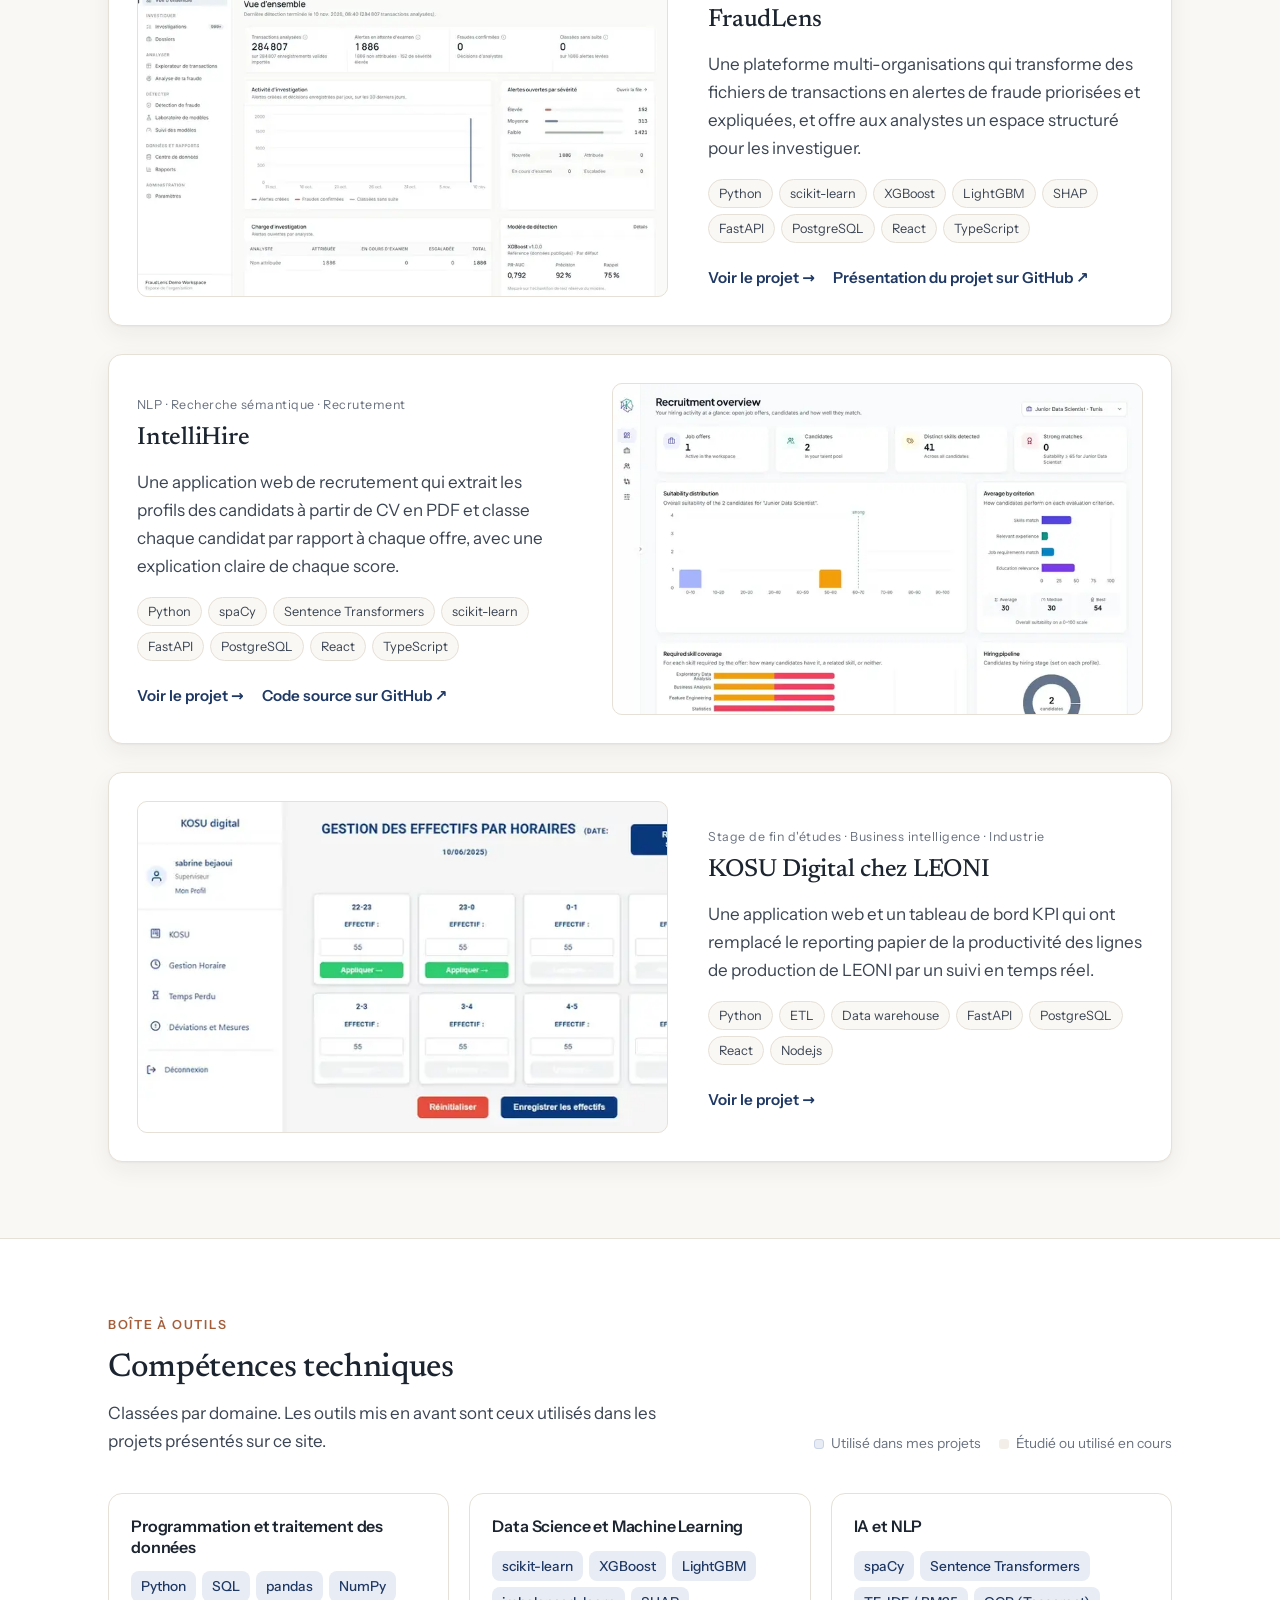
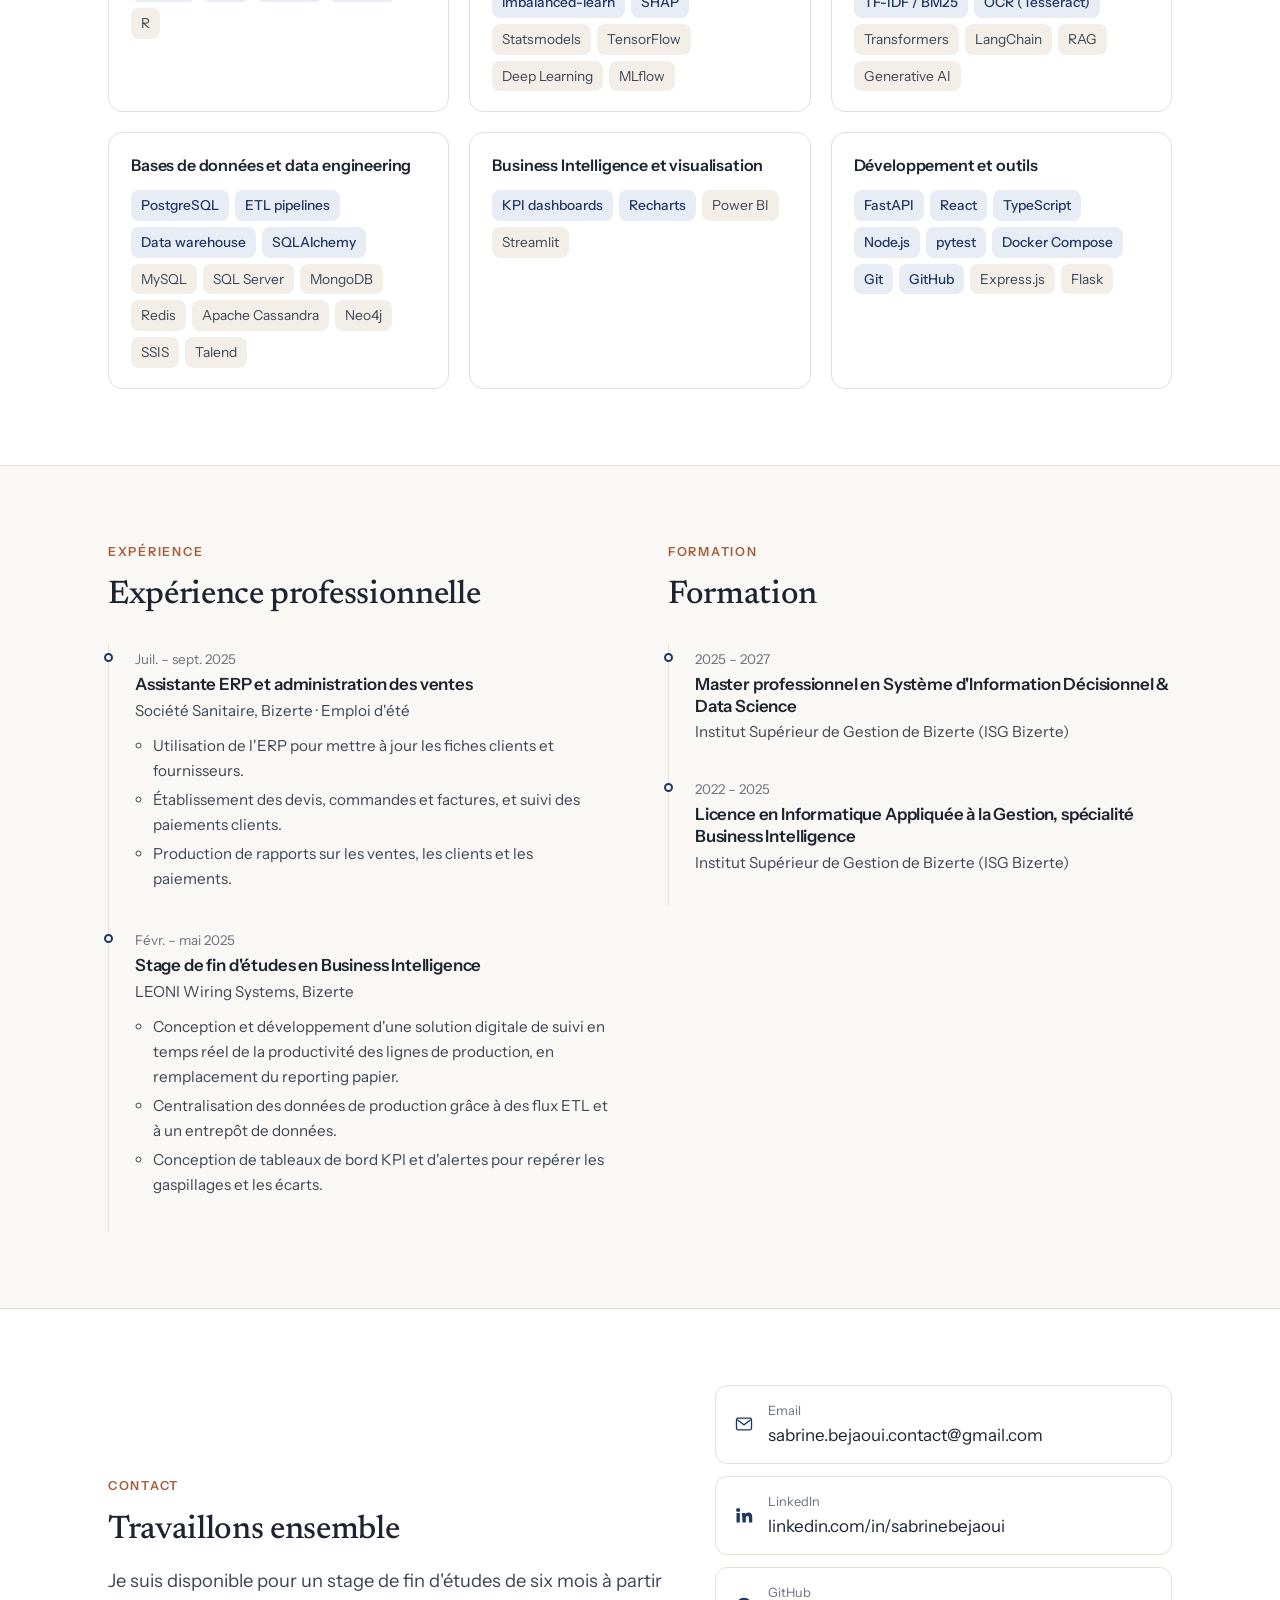
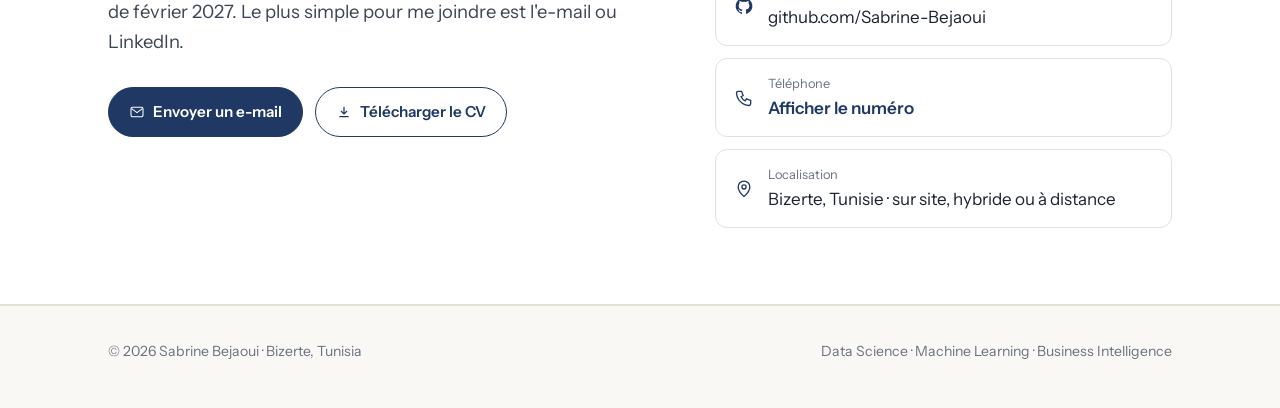
==== commit 1eb928cf: "Add AI to focus areas; remove contribution section from KOSU page Co-Authored-By: Claude Opus 5.5 <n" ====
--- a/fr/index.html
+++ b/fr/index.html
@@ -46,7 +46,7 @@
         <a class="btn btn-ghost" href="#contact">Contact</a>
       </div>
     </div>
-    <dl class="facts"><div><dt>Formation</dt><dd>Master Système d&#x27;Information Décisionnel &amp; Data Science, ISG Bizerte</dd></div><div><dt>Parcours</dt><dd>Licence en Informatique Appliquée à la Gestion, Business Intelligence</dd></div><div><dt>Domaines</dt><dd>Machine Learning, NLP, Business Intelligence</dd></div><div><dt>Localisation</dt><dd>Bizerte, Tunisie</dd></div></dl>
+    <dl class="facts"><div><dt>Formation</dt><dd>Master Système d&#x27;Information Décisionnel &amp; Data Science, ISG Bizerte</dd></div><div><dt>Parcours</dt><dd>Licence en Informatique Appliquée à la Gestion, Business Intelligence</dd></div><div><dt>Domaines</dt><dd>Machine Learning, IA, NLP, Business Intelligence</dd></div><div><dt>Localisation</dt><dd>Bizerte, Tunisie</dd></div></dl>
   </div>
 </section>
 <section class="band" id="about" aria-labelledby="about-title">
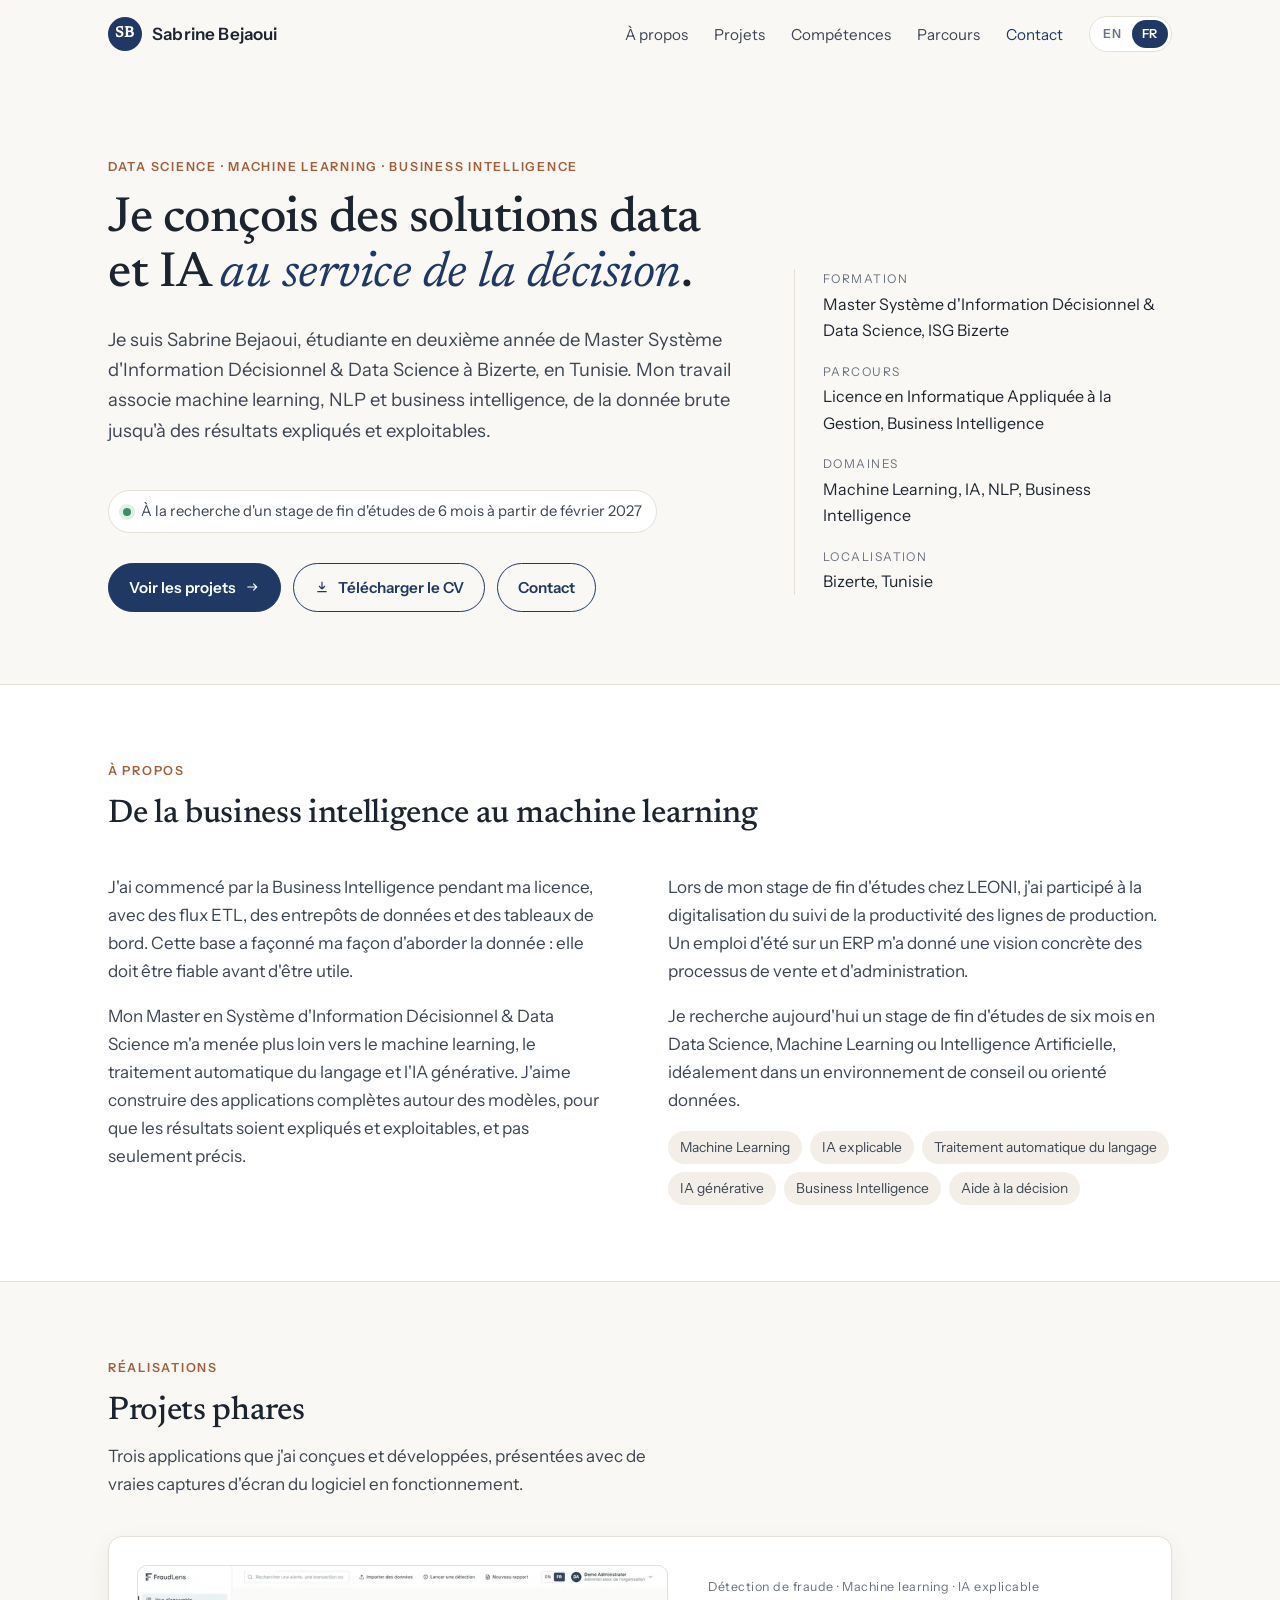
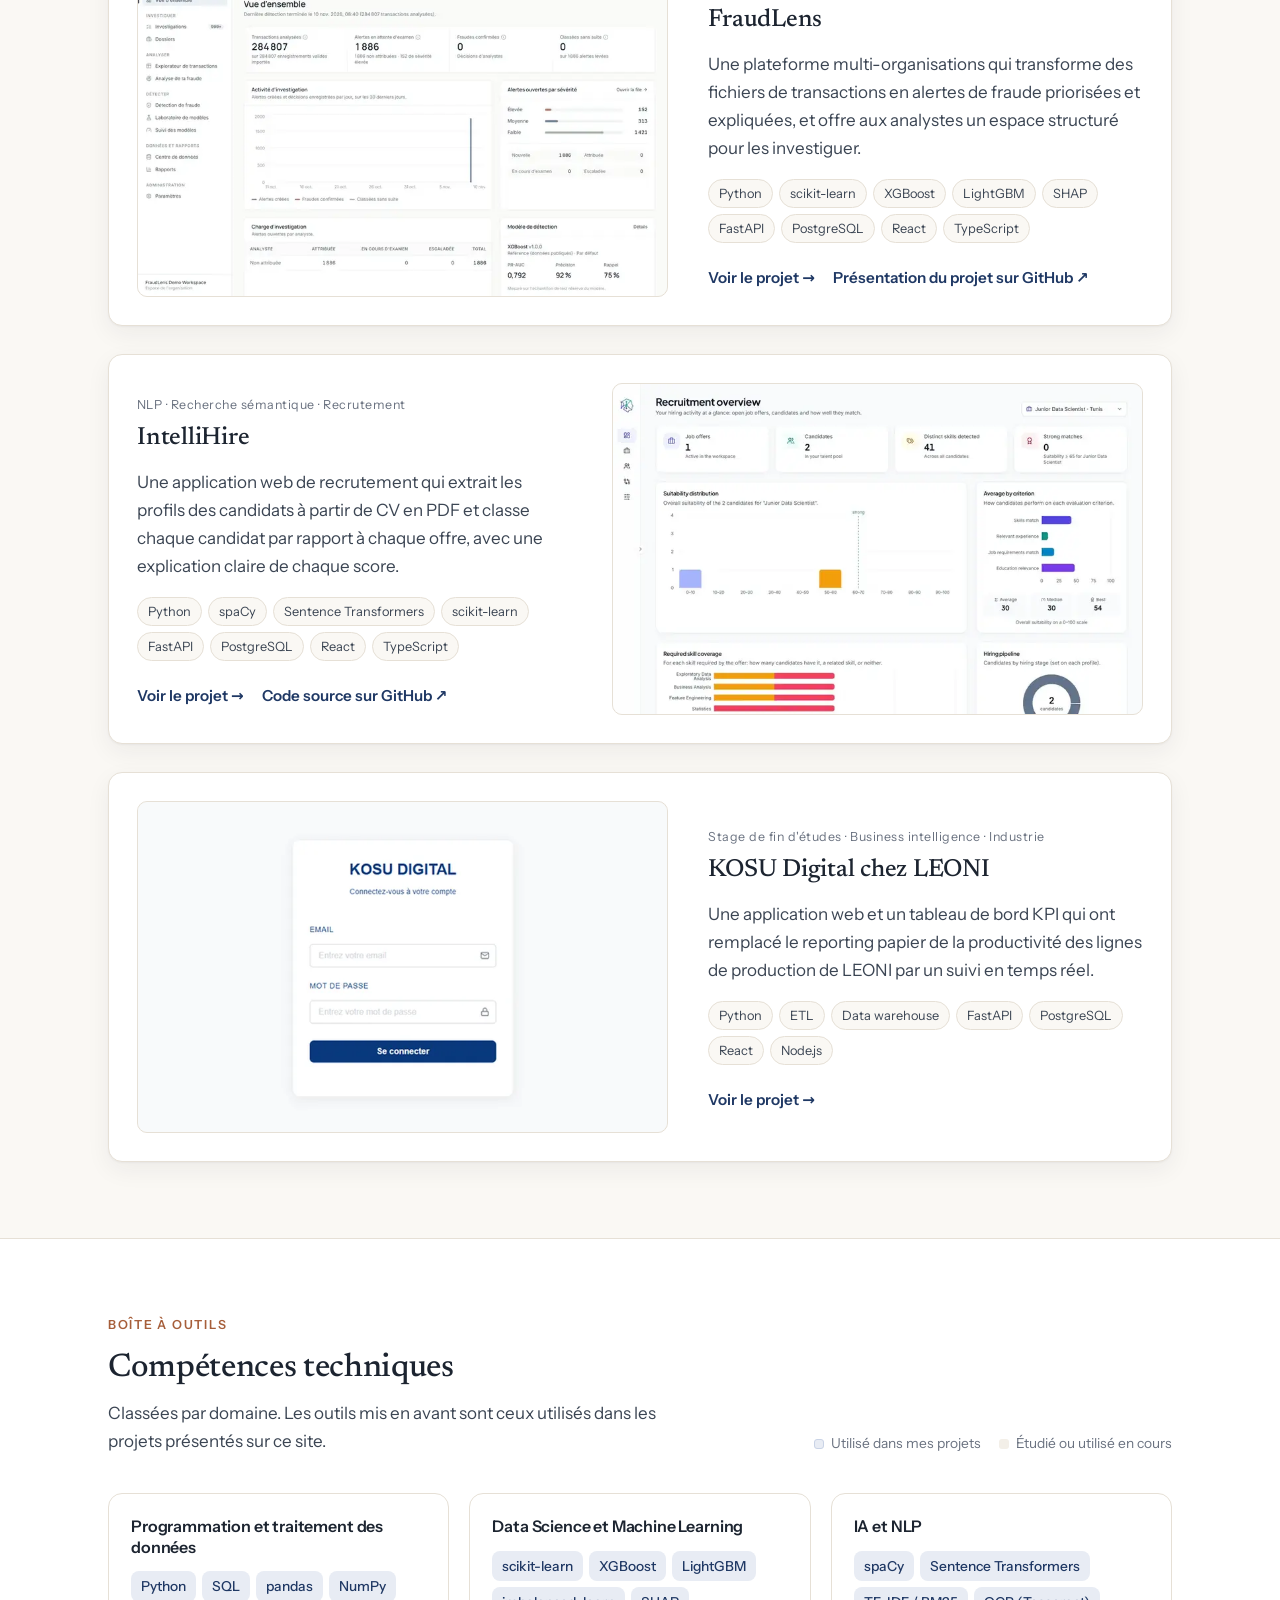
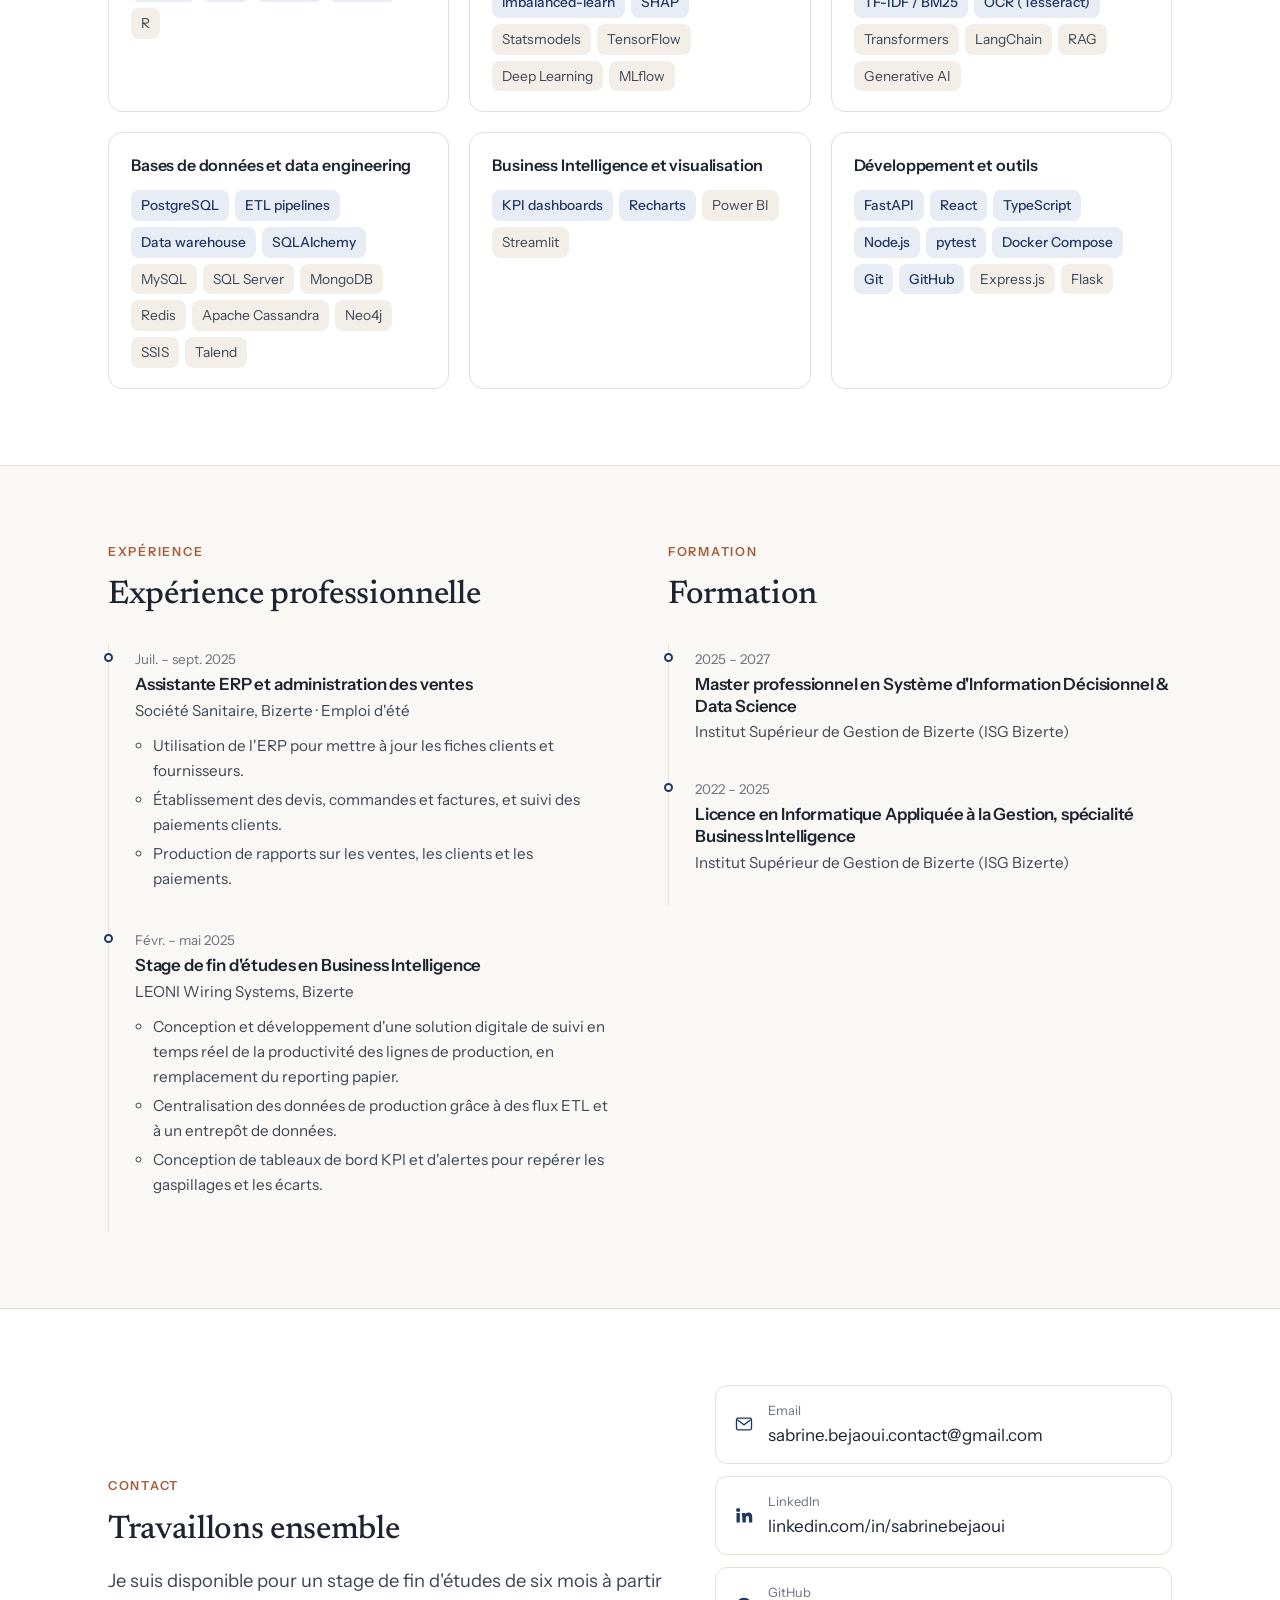
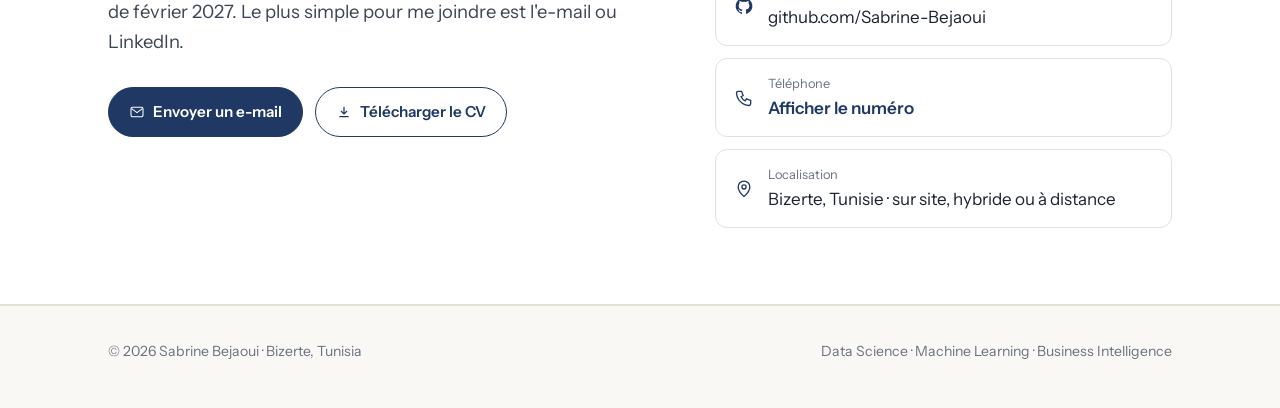
==== commit 7da6228d: "KOSU project: use login screen as cover Co-Authored-By: Claude Opus 5.5 <noreply@anthropic.com> Clau" ====
--- a/fr/index.html
+++ b/fr/index.html
@@ -82,7 +82,7 @@
   </div>
 </article>
 <article class="project reveal">
-  <a class="shot" href="../fr/projets/kosu-digital/" tabindex="-1" aria-hidden="true"><img src="../assets/img/kosu-headcount-t.webp" alt="" width="800" height="500" loading="lazy" decoding="async"></a>
+  <a class="shot" href="../fr/projets/kosu-digital/" tabindex="-1" aria-hidden="true"><img src="../assets/img/kosu-cover-t.webp" alt="" width="800" height="500" loading="lazy" decoding="async"></a>
   <div>
     <span class="tag">Stage de fin d&#x27;études · Business intelligence · Industrie</span>
     <h3><a href="../fr/projets/kosu-digital/" style="color:inherit;text-decoration:none">KOSU Digital chez LEONI</a></h3>
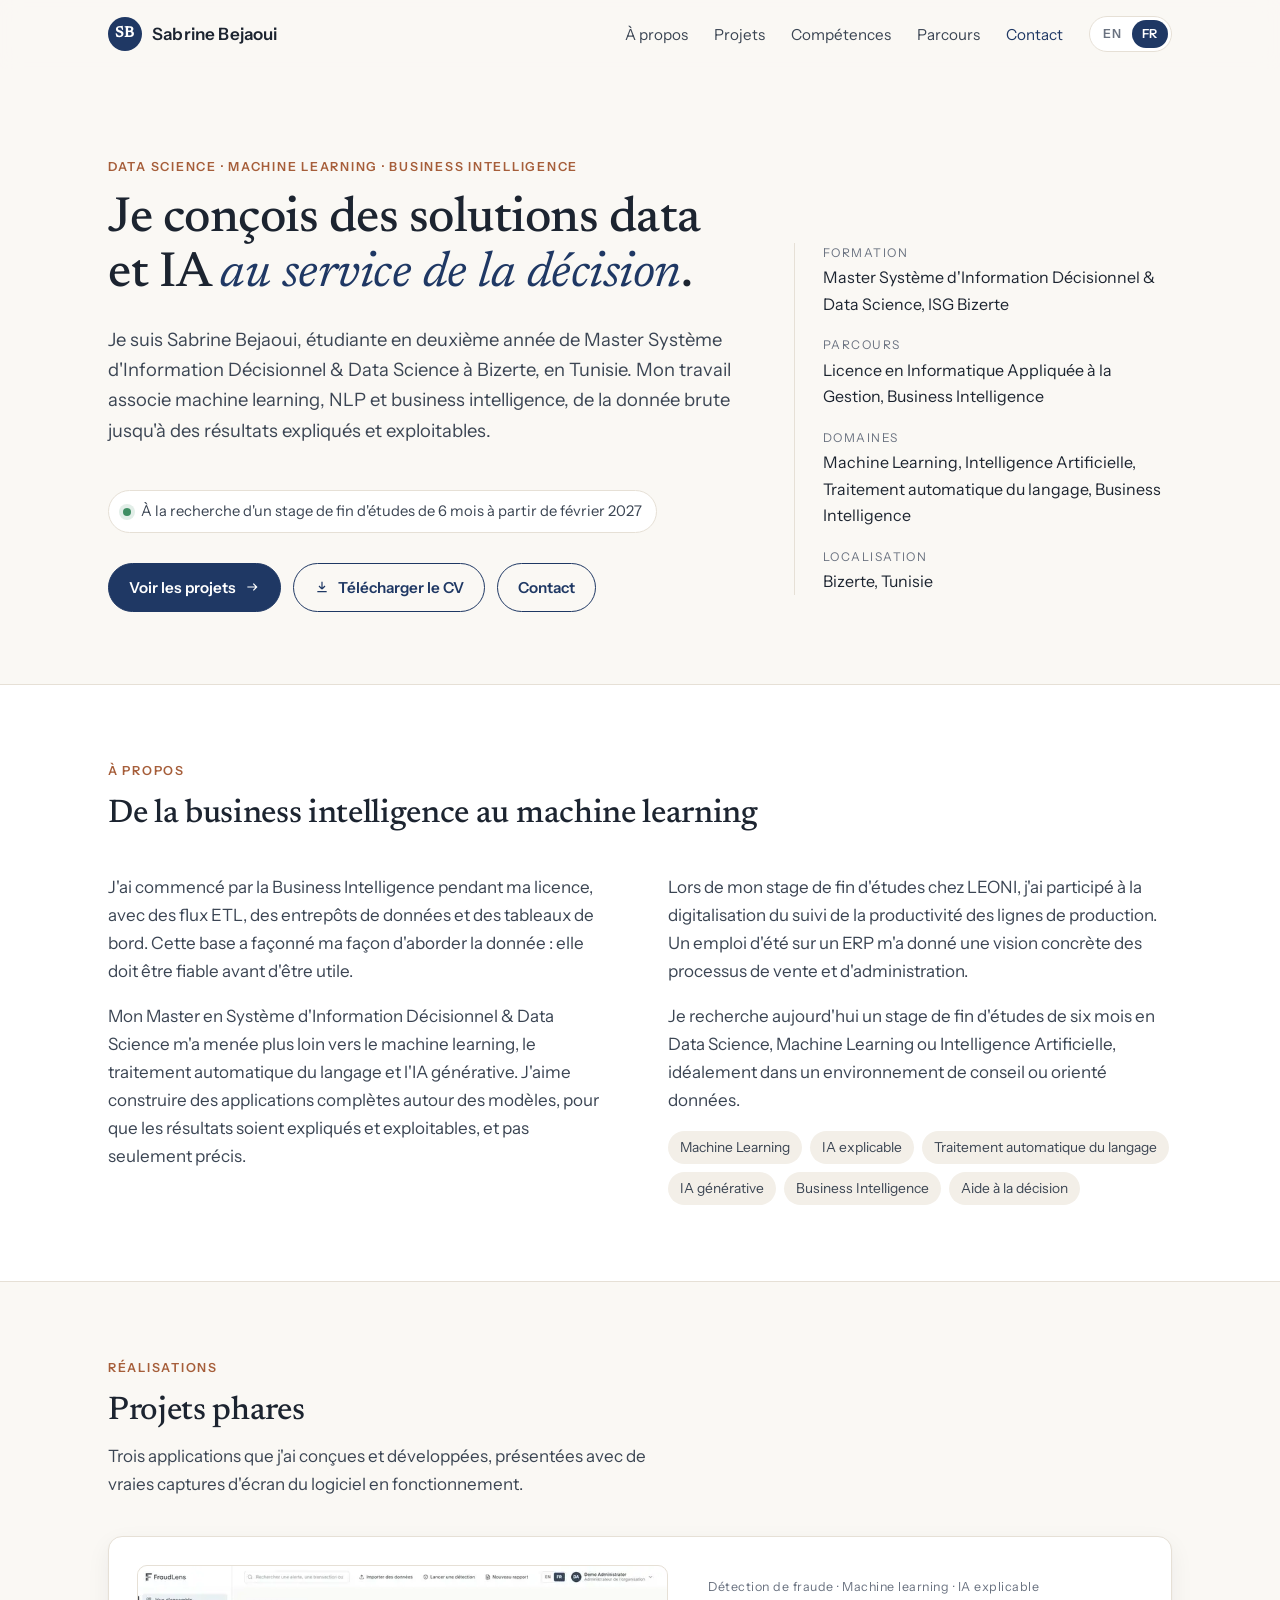
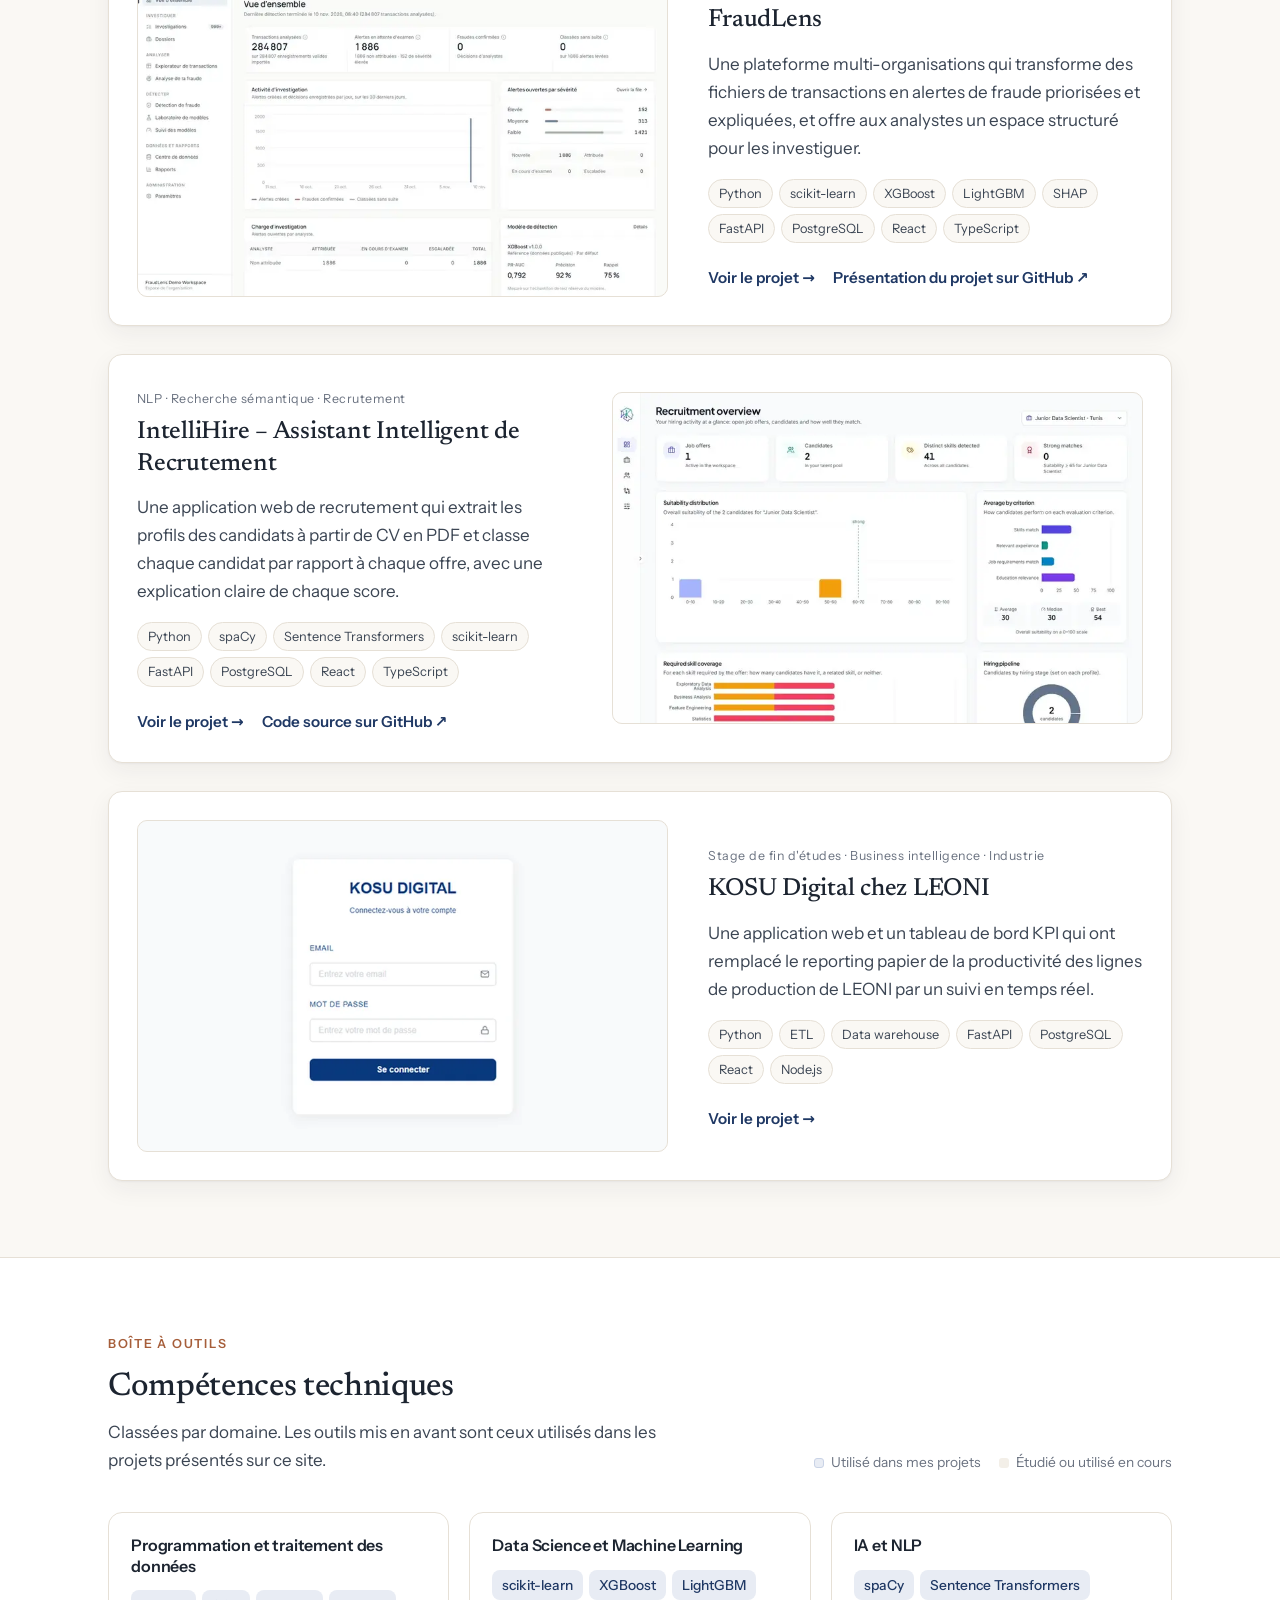
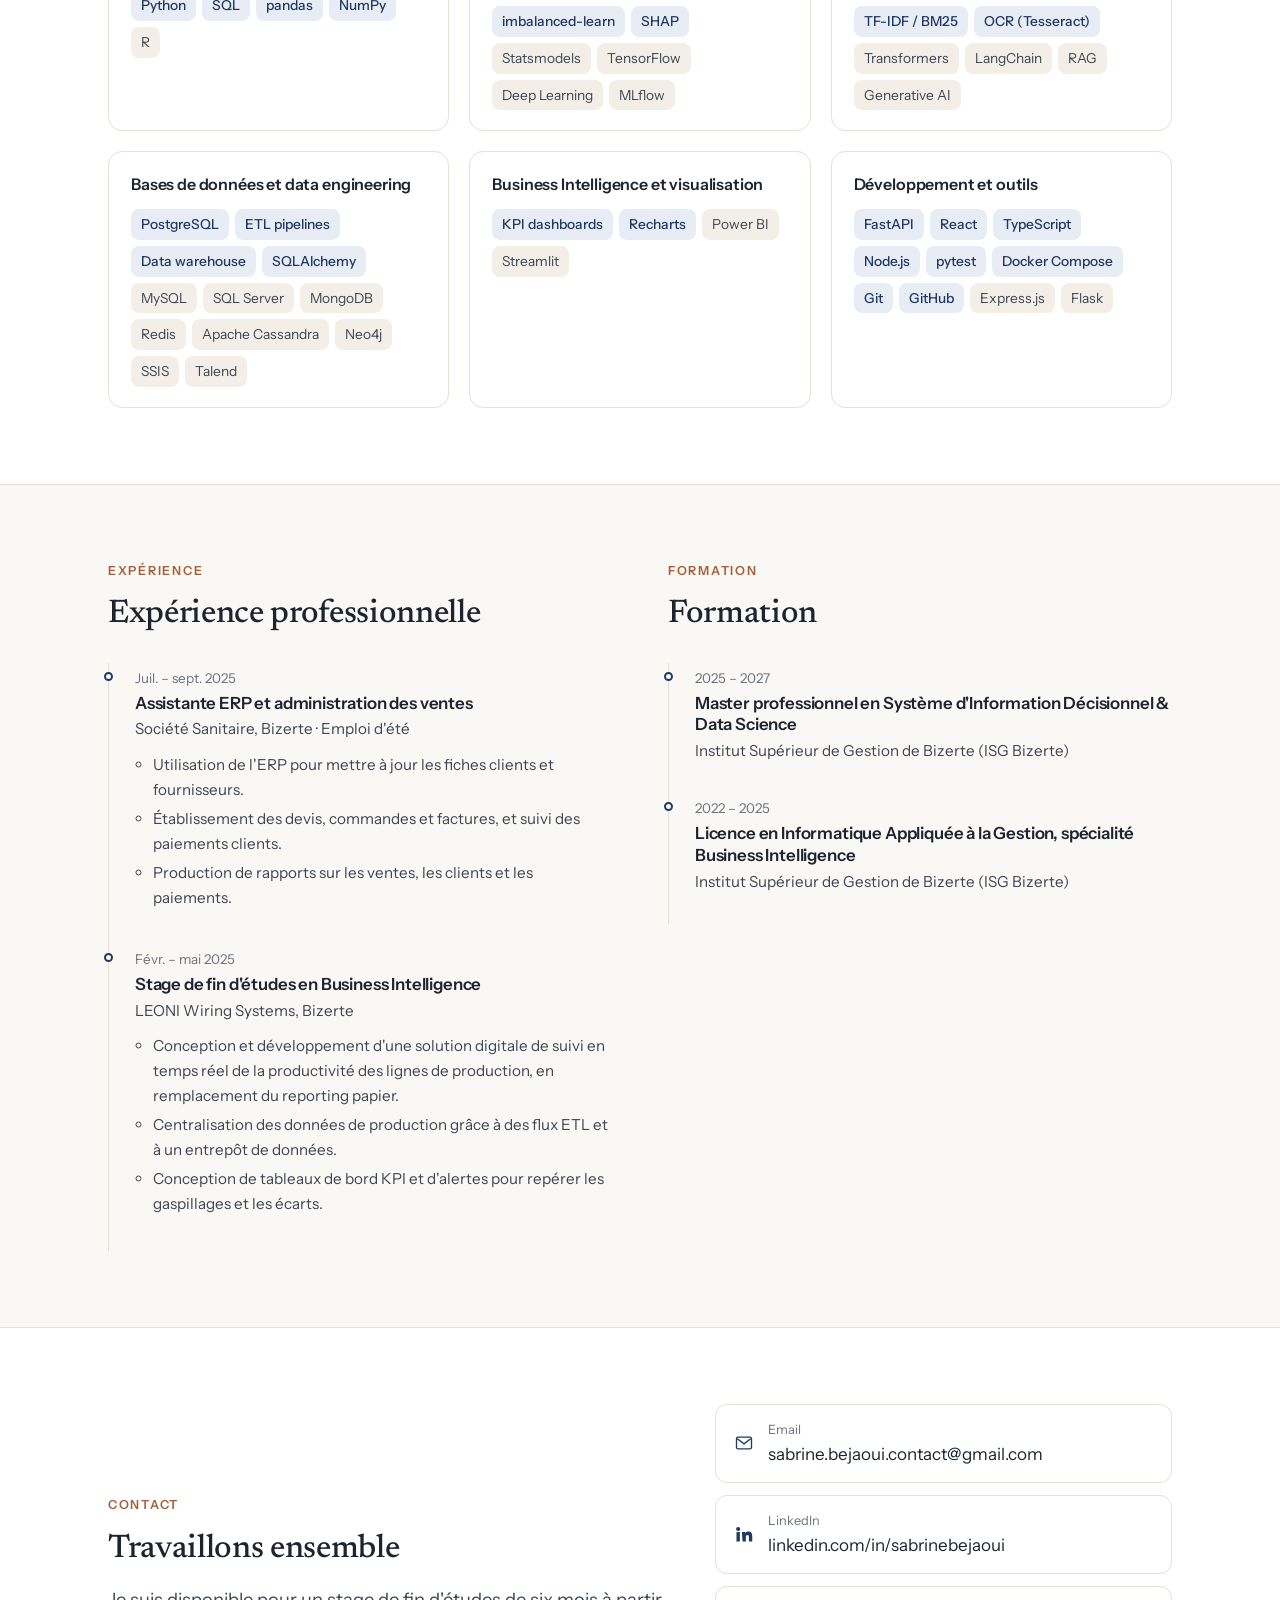
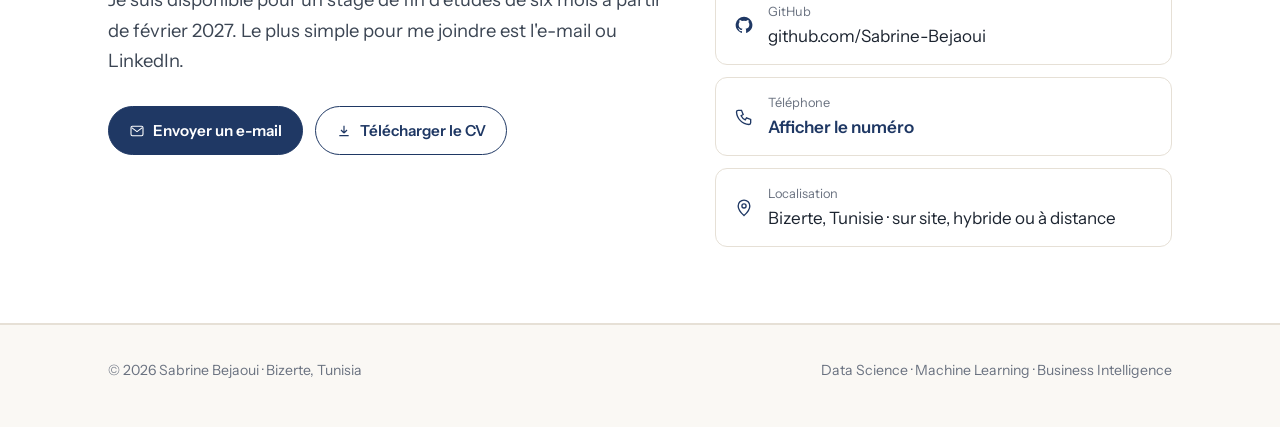
==== commit 974a1573: "IntelliHire full title, email button opens Gmail, spell out focus areas, updated CVs Co-Authored-By:" ====
--- a/fr/index.html
+++ b/fr/index.html
@@ -46,7 +46,7 @@
         <a class="btn btn-ghost" href="#contact">Contact</a>
       </div>
     </div>
-    <dl class="facts"><div><dt>Formation</dt><dd>Master Système d&#x27;Information Décisionnel &amp; Data Science, ISG Bizerte</dd></div><div><dt>Parcours</dt><dd>Licence en Informatique Appliquée à la Gestion, Business Intelligence</dd></div><div><dt>Domaines</dt><dd>Machine Learning, IA, NLP, Business Intelligence</dd></div><div><dt>Localisation</dt><dd>Bizerte, Tunisie</dd></div></dl>
+    <dl class="facts"><div><dt>Formation</dt><dd>Master Système d&#x27;Information Décisionnel &amp; Data Science, ISG Bizerte</dd></div><div><dt>Parcours</dt><dd>Licence en Informatique Appliquée à la Gestion, Business Intelligence</dd></div><div><dt>Domaines</dt><dd>Machine Learning, Intelligence Artificielle, Traitement automatique du langage, Business Intelligence</dd></div><div><dt>Localisation</dt><dd>Bizerte, Tunisie</dd></div></dl>
   </div>
 </section>
 <section class="band" id="about" aria-labelledby="about-title">
@@ -75,7 +75,7 @@
   <a class="shot" href="../fr/projets/intellihire/" tabindex="-1" aria-hidden="true"><img src="../assets/img/ih-overview-t.webp" alt="" width="800" height="500" loading="lazy" decoding="async"></a>
   <div>
     <span class="tag">NLP · Recherche sémantique · Recrutement</span>
-    <h3><a href="../fr/projets/intellihire/" style="color:inherit;text-decoration:none">IntelliHire</a></h3>
+    <h3><a href="../fr/projets/intellihire/" style="color:inherit;text-decoration:none">IntelliHire – Assistant Intelligent de Recrutement</a></h3>
     <p>Une application web de recrutement qui extrait les profils des candidats à partir de CV en PDF et classe chaque candidat par rapport à chaque offre, avec une explication claire de chaque score.</p>
     <ul class="stack" aria-label="Technologies"><li>Python</li><li>spaCy</li><li>Sentence Transformers</li><li>scikit-learn</li><li>FastAPI</li><li>PostgreSQL</li><li>React</li><li>TypeScript</li></ul>
     <div class="links"><a href="../fr/projets/intellihire/">Voir le projet →</a><a href="https://github.com/Sabrine-Bejaoui/IntelliHire-Intelligent-Recruitment-Assistant" rel="noopener" target="_blank">Code source sur GitHub ↗</a></div>
@@ -113,7 +113,7 @@
       <span class="eyebrow">Contact</span>
       <h2 id="contact-title">Travaillons ensemble</h2>
       <p class="lead" style="margin-top:16px">Je suis disponible pour un stage de fin d&#x27;études de six mois à partir de février 2027. Le plus simple pour me joindre est l&#x27;e-mail ou LinkedIn.</p>
-      <div class="actions"><a class="btn btn-primary" href="mailto:sabrine.bejaoui.contact@gmail.com"><svg viewBox="0 0 24 24" fill="none" stroke="currentColor" stroke-width="1.6" aria-hidden="true"><rect x="3" y="5" width="18" height="14" rx="2"/><path d="m4 7 8 6 8-6"/></svg> Envoyer un e-mail</a><a class="btn btn-ghost" href="../assets/cv/Sabrine_Bejaoui_CV_FR.pdf" download><svg viewBox="0 0 24 24" fill="none" stroke="currentColor" stroke-width="1.8" aria-hidden="true"><path d="M12 4v11m0 0-4.5-4.5M12 15l4.5-4.5M5 19h14"/></svg> Télécharger le CV</a></div>
+      <div class="actions"><a class="btn btn-primary" href="https://mail.google.com/mail/?view=cm&amp;fs=1&amp;to=sabrine.bejaoui.contact@gmail.com" target="_blank" rel="noopener"><svg viewBox="0 0 24 24" fill="none" stroke="currentColor" stroke-width="1.6" aria-hidden="true"><rect x="3" y="5" width="18" height="14" rx="2"/><path d="m4 7 8 6 8-6"/></svg> Envoyer un e-mail</a><a class="btn btn-ghost" href="../assets/cv/Sabrine_Bejaoui_CV_FR.pdf" download><svg viewBox="0 0 24 24" fill="none" stroke="currentColor" stroke-width="1.8" aria-hidden="true"><path d="M12 4v11m0 0-4.5-4.5M12 15l4.5-4.5M5 19h14"/></svg> Télécharger le CV</a></div>
     </div>
     <ul class="contact-list reveal">
       <li><a href="mailto:sabrine.bejaoui.contact@gmail.com"><svg viewBox="0 0 24 24" fill="none" stroke="currentColor" stroke-width="1.6" aria-hidden="true"><rect x="3" y="5" width="18" height="14" rx="2"/><path d="m4 7 8 6 8-6"/></svg><span><small>Email</small>sabrine.bejaoui.contact@gmail.com</span></a></li>
